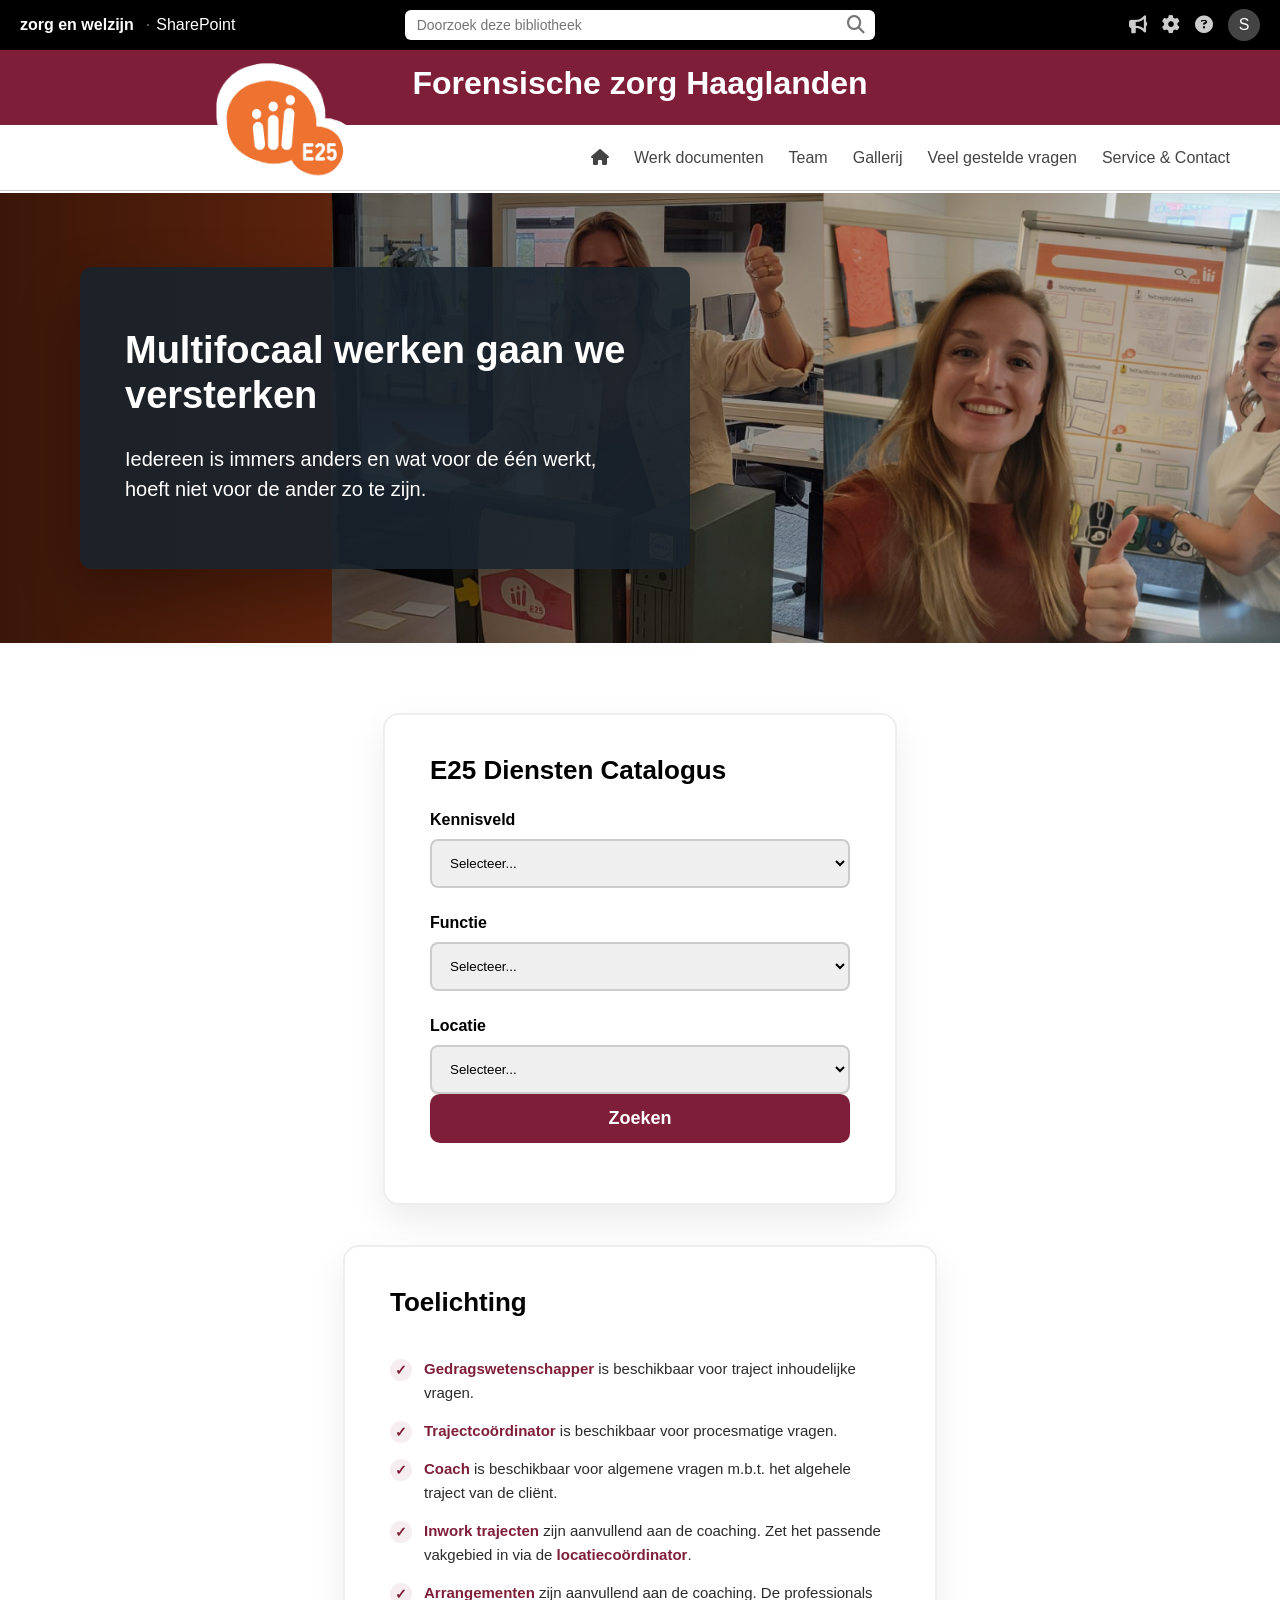
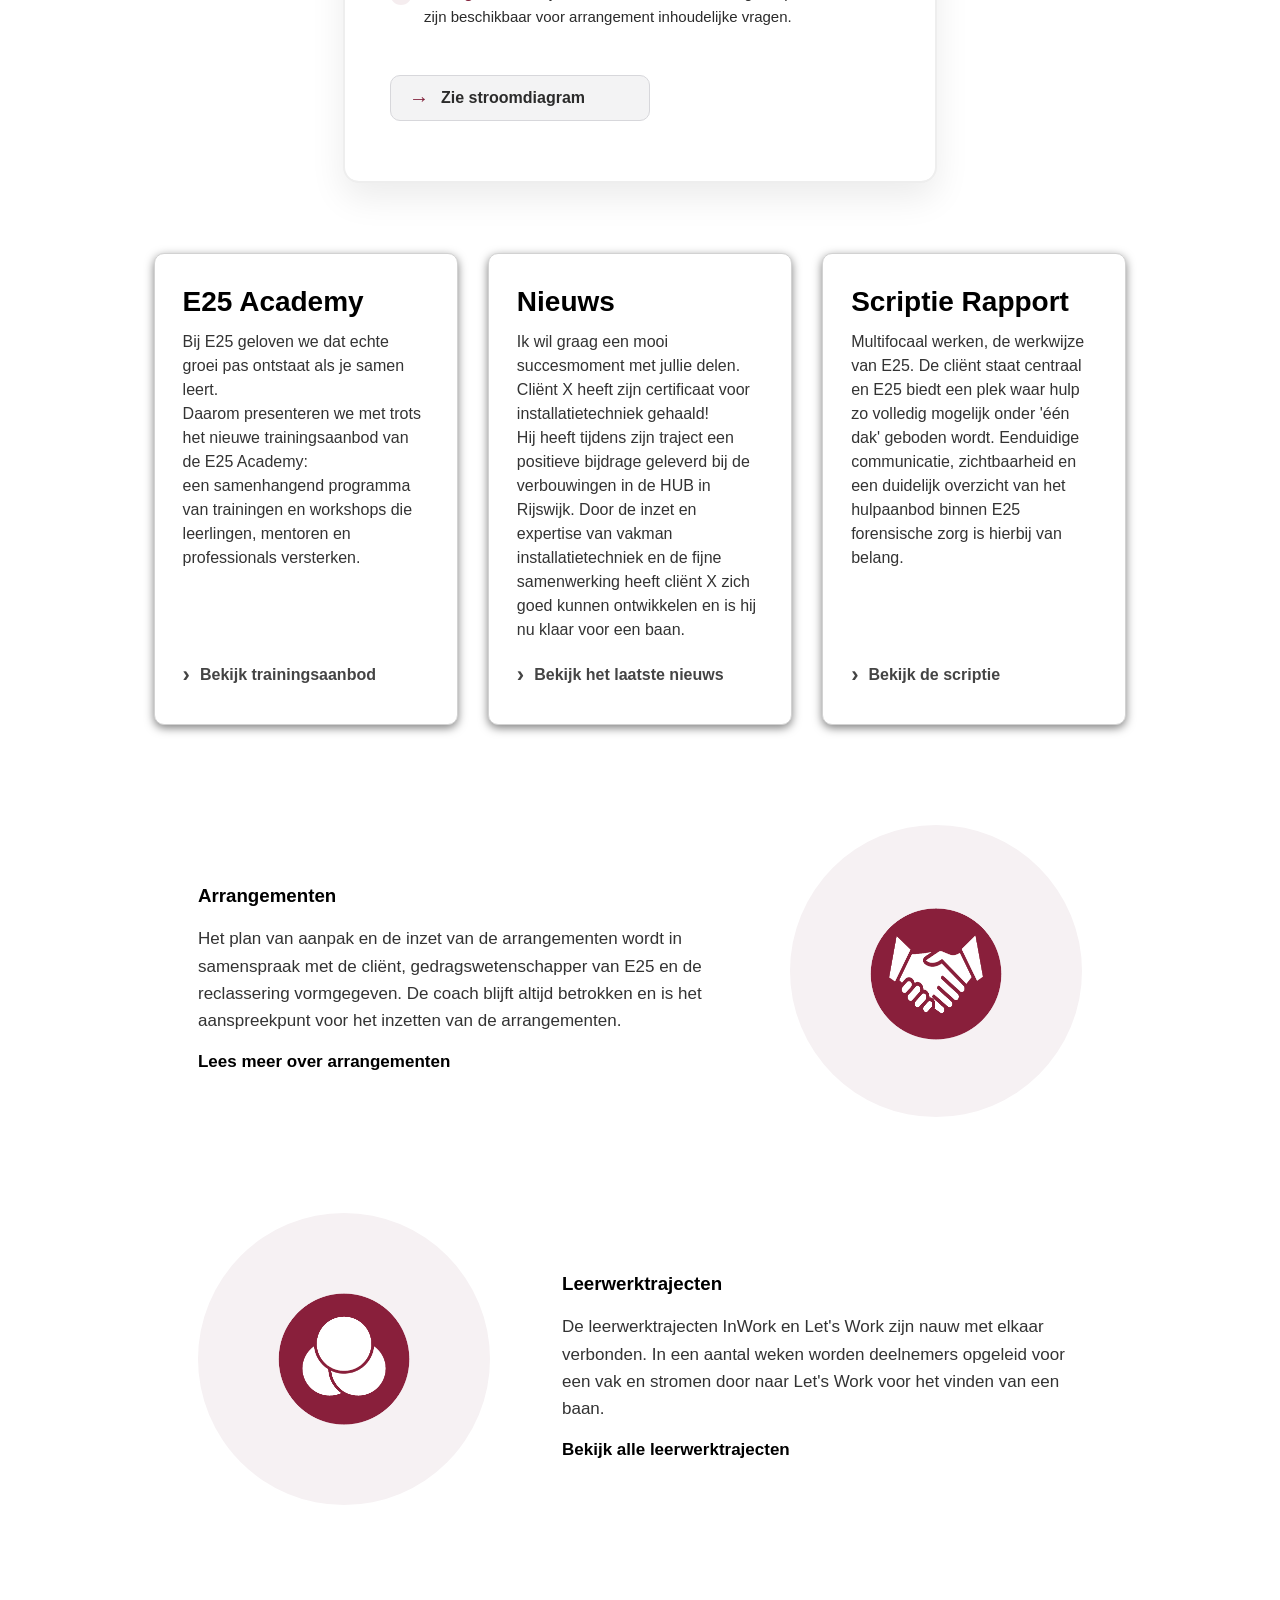
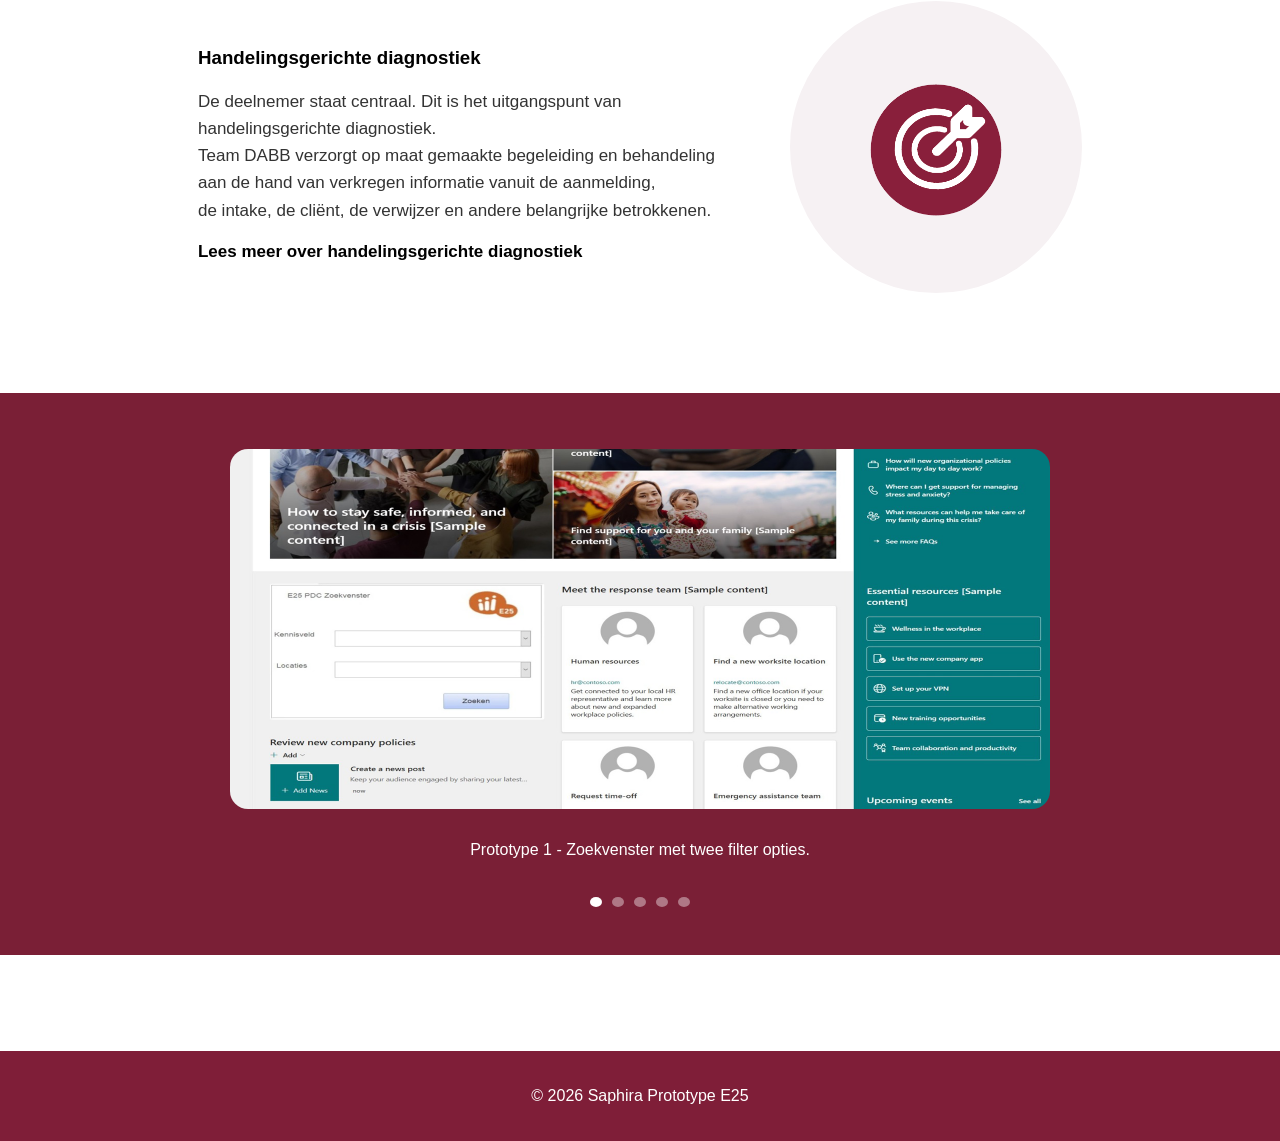
==== index.html @ debcc2cc "Add files via upload" ====
<!DOCTYPE html>
<html lang="en">
<head>
  <meta charset="UTF-8">
  <meta name="viewport" content="width=device-width, initial-scale=1.0">
  <title>E25 Prototype Test 3</title>
  <link rel="stylesheet" href="./css/style.css">
  <link rel="stylesheet" href="./css/top-bar.css">
  <link rel="stylesheet" href="./css/red-sub-bar.css">
  <link rel="stylesheet" href="./css/white-sub-bar.css">
  <link rel="stylesheet" href="./css/banner.css">
  <link rel="stylesheet" href="./css/footer.css">
  <link rel="stylesheet" href="./css/zoekvenster.css">
  <link rel="stylesheet" href="./css/snelkoppeling-blokken.css">
  <link rel="stylesheet" href="./css/info.css">
  <link rel="stylesheet" href="./css/carousel.css">
  <link rel="stylesheet" href="https://cdnjs.cloudflare.com/ajax/libs/font-awesome/6.5.0/css/all.min.css">
</head>
<style>
  html{
    background-color: white;
  }
  /* * {
    outline: 1px solid red; 
  } */
</style>

<body>

  <header class="sp-topbar">
    <!-- class="black-top-bar"> -->
    <div class="sp-left">
      <!-- <img src="./afbeeldingen/offlogo.png" class="sp-logo"> -->
      <span class="sp-title">zorg en welzijn</span>
      <span class="divider">·</span>
      <span class="sp-subtitle">SharePoint</span>
    </div>

    <div class="sp-center">
        <div class="searchbar">
            <input type="text" placeholder="Doorzoek deze bibliotheek">
            <i class="fa-solid fa-magnifying-glass"></i>
        </div>
    </div>

    <div class="sp-right">
        <i class="fa-solid fa-bullhorn"></i>
        <i class="fa-solid fa-gear"></i>
        <i class="fa-solid fa-circle-question"></i>
        <div class="user">S</div>
    </div>
  </header>

  <div class="red-sub-bar">
    <div class="bar-title">
      <h1>Forensische zorg Haaglanden</h1>
    </div>
  </div>
  <div class="white-sub-bar">
      <img class="logo-sub-bar" src="./afbeeldingen/logometwitterand.png" alt="logo-25">
      <ul class="main-menu">
        <li><i class="fa-solid fa-house"></i></li>
        <li>Werk documenten</li>
        <li>Team</li>
        <li>Gallerij</li>
        <li><a href="faq.html">Veel gestelde vragen</a></li>
        <li>Service & Contact</li>
      </ul>
  </div>

  <div class="hero-section">
    <div class="text-block">
        <h1>Multifocaal werken gaan we versterken</h1>
        <p>Iedereen is immers anders en wat voor de één werkt, hoeft niet voor de ander zo te zijn.</p>

        <!-- <a href="#" class="cta-button">Bekijk uw zorgverzekering</a> -->
    </div>
  </div>

  <!-- =============== ZOEKVENSTER BLOK =============== -->
  <section class="zoekvenster-layout">

    <!-- LINKERZIJDE: ZOEKVENSTER -->
    <div class="zoekvenster-box">
      <h2>E25 Diensten Catalogus</h2>

      <form class="search-form">
        <div class="input-group">
          <label for="kennisveld">Kennisveld</label>
          <select id="kennisveld">
            <option value="">Selecteer...</option>
            <option>Aandachtsdeficiëntie-/hyperactiviteitstoornis</option>
            <option>Afhankelijke persoonlijkheidsstoornis</option>
            <option>Autismespectrumstoornis</option>
            <option>Bipolaire-stemmingsstoornis door een middel/medicatie</option>
            <option>Bipolaire-stemmingsstoornis door een somatische aandoening</option>
            <option>Borderline-persoonlijkheidsstoornis</option>
            <option>Delirium</option>
            <option>Depressieve stoornis</option>
            <option>Globale ontwikkelingsachterstand</option>
            <option>Intoxicatie door cannabis</option>
            <option>Jeugd</option>
            <option>Obsessieve-compulsieve stoornis (dwangstoornis)</option>
            <option>Oppositionele opstandige stoornis</option>
            <option>Persisterende depressieve stoornis</option>
            <option>Posttraumatische stressstoornis</option>
            <option>Schizoaffectieve stoornis</option>
            <option>Schizofrenie</option>
            <option>Stoornissen door een middel/medicatie</option>
            <option>Uitgebreide neurocognitieve stoornis</option>
            <option>Beperkte neurocognitieve stoornis</option>
            <option>Vermijdende persoonlijkheidsstoornis</option>
          </select>
        </div>

        <div class="input-group">
          <label for="functie">Functie</label>
          <select id="functie">
            <option value="">Selecteer...</option>
            <option>Bokscoach</option>
            <option>Budgetcoach</option>
            <option>Coach</option>
            <option>Gedragswetenschapper</option>
            <option>Jobcoach</option>
            <option>Lifestylecoach</option>
            <option>Locatiecoördinator</option>
            <option>Personal training</option>
            <option>Teamleider</option>
            <option>Trajectcoördinator</option>
          </select>
        </div>

        <div class="input-group">
          <label for="locatie">Locatie</label>
          <select id="locatie">
            <option value="">Selecteer...</option>
            <option>E25 Den Haag 1 - Oder 10</option>
            <option>E25 Den Haag 2 - Mercuriusweg 26</option>
            <option>E25 HUB</option>
          </select>
        </div>

        <button class="search-btn" type="submit">Zoeken</button>
      </form>
    </div>

    <!-- RECHTERZIJDE: TOELICHTING + KNOP + (HOVER) DIAGRAM -->
    <div class="zoekvenster-info">
      <h3>Toelichting</h3>

      <ul class="toelichting-list">
        <li><strong>Gedragswetenschapper</strong> is beschikbaar voor traject inhoudelijke vragen.</li>
        <li><strong>Trajectcoördinator</strong> is beschikbaar voor procesmatige vragen.</li>
        <li><strong>Coach</strong> is beschikbaar voor algemene vragen m.b.t. het algehele traject van de cliënt.</li>
        <li><strong>Inwork trajecten</strong> zijn aanvullend aan de coaching. Zet het passende vakgebied in via de <strong>locatiecoördinator</strong>.</li>
        <li><strong>Arrangementen</strong> zijn aanvullend aan de coaching. De professionals zijn beschikbaar voor arrangement inhoudelijke vragen.</li>
      </ul>

      <button
        type="button"
        class="see-diagram-btn"
        id="open-diagram"
        aria-expanded="false"
        aria-controls="diagram-inline"
      >
        Zie stroomdiagram
      </button>

      <!-- Diagram: IN de rechter card, zodat hij kan "hoveren" over de onderkant -->
      <div id="diagram-inline" class="diagram-panel" hidden>
        <div class="diagram-panel-top">
          <span class="diagram-panel-title">Stroomdiagram</span>
        </div>

        <img
          src="./afbeeldingen/carousel/stroomdiagram_3_good.png"
          alt="Stroomdiagram"
          class="diagram-inline-img"
        />
      </div>
    </div>

  </section>

  <!-- Popup voor zoekresultaten (buiten de layout cards houden) -->
  <div id="search-results-popup" class="search-results-popup" style="display:none;">
    <div class="popup-inner">
      <span class="close-results">&times;</span>
      <h3>Zoekresultaten</h3>
      <div id="results-container"></div>
    </div>
  </div>

  <!-- Tooltip / mini-popup voor "+meer" kennisvelden (ook buiten de cards) -->
  <div id="kf-tooltip" class="kf-tooltip" style="display:none;">
    <div class="kf-tooltip-inner">
      <button type="button" class="kf-tooltip-close" aria-label="Sluiten">×</button>
      <div class="kf-tooltip-title">Overige kennisvelden</div>
      <ul class="kf-tooltip-list"></ul>
    </div>
  </div>





  <!-- =========== 3 snelkoppeling blokken =======================-->
  <section class="block-wrapper">
    <div class="block-section">
      <div class="block-card">
        <h3>E25 Academy</h3>
        <p>Bij E25 geloven we dat echte groei pas ontstaat als je samen leert.<br> Daarom presenteren we met trots het nieuwe trainingsaanbod van de E25 Academy:<br> een samenhangend programma van trainingen en workshops die leerlingen, mentoren en professionals versterken.</p>
        <a href="./trainingsaanbod.html" class="card-link">
          Bekijk trainingsaanbod
        </a>
      </div>

      <div class="block-card">
        <h3>Nieuws</h3>
        <p>Ik wil graag een mooi succesmoment met jullie delen. Cliënt X heeft zijn certificaat voor installatietechniek gehaald!<br>
        Hij heeft tijdens zijn traject een positieve bijdrage geleverd bij de verbouwingen in de HUB in Rijswijk. Door de inzet en expertise van
        vakman installatietechniek en de fijne samenwerking heeft cliënt X zich goed kunnen ontwikkelen en is hij nu klaar voor een baan. 
      </p>
        <a href="#" class="card-link">
          Bekijk het laatste nieuws
        </a>
      </div>

      <div class="block-card">
        <h3>Scriptie Rapport</h3>
        <p>
          Multifocaal werken, de werkwijze van E25. De cliënt staat centraal en E25 biedt een plek waar hulp zo volledig mogelijk onder 'één dak' geboden wordt. Eenduidige communicatie, zichtbaarheid en een duidelijk overzicht van het hulpaanbod binnen E25 forensische zorg is hierbij van belang. 
        </p>
        <a href="#" class="card-link">
          Bekijk de scriptie
        </a>
      </div>
    </div>
  </section>


  <section class="info-section">

    <div class="info-block">
      <div class="info-text">
        <h3>Arrangementen</h3>
        <p>
          Het plan van aanpak en de inzet van de arrangementen wordt in samenspraak met de cliënt, 
          gedragswetenschapper van E25 en de reclassering vormgegeven. De coach blijft altijd betrokken en is het aanspreekpunt voor het inzetten van de arrangementen.
        </p>
        <a href="https://coach.e25.nl/wat-wij-doen/forensische-zorg/arrangementen/" target="_blank" class="info-link">   Lees meer over arrangementen</a>
      </div>
      <div class="info-image">
        <img src="./afbeeldingen/icons/arrangementen2.png" alt="">
      </div>
    </div>
  
    <div class="info-block reverse">
      <div class="info-text">
        <h3>Leerwerktrajecten</h3>
        <p>
            De leerwerktrajecten InWork en Let's Work zijn nauw met elkaar verbonden. 
            In een aantal weken worden deelnemers opgeleid voor een vak en stromen door naar Let's Work voor het vinden van een baan. 
        </p>
        <a href="https://www.badgecraft.eu/nl/login?back=%2Fnl%2Fmy%3Fswitch%3D1" target="_blank" class="info-link">Bekijk alle leerwerktrajecten </a>
      </div>
      <div class="info-image">
        <img src="./afbeeldingen/icons/diverse vakgebieden2.png" alt="">
      </div>
    </div>

      
    <div class="info-block">
      <div class="info-text">
        <h3>Handelingsgerichte diagnostiek</h3>
        <p>
          De deelnemer staat centraal. Dit is het uitgangspunt van handelingsgerichte diagnostiek.<br> 
          Team DABB verzorgt op maat gemaakte begeleiding en behandeling aan de hand van verkregen 
          informatie vanuit de aanmelding, <br> de intake, de cliënt, de verwijzer en andere belangrijke betrokkenen. 
        </p>
        <a href="https://coach.e25.nl/wat-wij-doen/diagnostiek-en-behandeling/" target="_blank" class="info-link">Lees meer over handelingsgerichte diagnostiek</a>
      </div>
      <div class="info-image">
        <img src="./afbeeldingen/icons/target2.png" alt="">
      </div>
    </div>
  </section>

  <section class="moments-section">

    <div class="moments-inner">
  
      <div class="moments-carousel">
  
        <div class="moments-track">
  
          <div class="moments-slide">
            <img src="./afbeeldingen/carousel/pr1_good.png" alt="">
            <p>Prototype 1 - Zoekvenster met twee filter opties.</p>
          </div>
  
          <div class="moments-slide">
            <img src="./afbeeldingen/carousel/pr2_good.png" alt="">
            <p>Prototype 2 - Zoekvenster met drie filter opties.</p>
          </div>
  
          <div class="moments-slide">
            <img src="./afbeeldingen/carousel/pr3_good.png" alt="">
            <p>Prototype 3 - Sharepoint pagina met verdieping op de disciplines.</p>
          </div>
  
          <div class="moments-slide">
            <img src="./afbeeldingen/carousel/pr4_good.png" alt="">
            <p>Prototype 4 - Proces ontwikkeling Sharepoint pagina.</p>
          </div>

          <div class="moments-slide">
            <img src="./afbeeldingen/carousel/pr5_good_2.png" alt="">
            <p>Prototype 5 - Proces ontwikkeling stroomdiagram en zoekvenster.</p>
          </div>

        </div>
      </div>
      <div class="moments-dots"></div>
    </div>
  </section>
    
  <!-- <section class="info-section">
    <div class="info-block">
      <div class="info-text">
        <h3>Altijd inzicht in uw zorgkosten</h3>
        <p>
          Bekijk eenvoudig uw zorgkosten en declaraties, waar en wanneer u maar wilt.
          Alles overzichtelijk op één plek.
        </p>
        <a href="https://www.e25.nl/" target="_blank" class="info-link">Meer info</a>
      </div>
      <div class="info-image">
        <img src="./afbeeldingen/icons/laag drempelig2.png" alt="">
      </div>
    </div>
  
    <div class="info-block reverse">
      <div class="info-text">
        <h3>Hulp bij het kiezen van zorg</h3>
        <p>
          Vind snel en eenvoudig een zorgverlener die bij u past,
          afgestemd op uw situatie en verzekering.
        </p>
        <a href="https://www.e25.nl/" target="_blank" class="info-link">Meer info</a>
      </div>
      <div class="info-image">
        <img src="./afbeeldingen/icons/maatwerk2.png" alt="">
      </div>
    </div> -->
  
    <!-- <div class="info-block">
      <div class="info-text">
        <h3>Handelingsgerichte diagnostiek</h3>
        <p>
          De deelnemer staat centraal. Dit is het uitgangspunt van handelingsgerichte diagnostiek.<br> 
          Team DABB verzorgt op maat gemaakte begeleiding en behandeling aan de hand van verkregen 
          informatie vanuit de aanmelding, <br> de intake, de cliënt, de verwijzer en andere belangrijke betrokkenen. 
        </p>
        <a href="https://coach.e25.nl/wat-wij-doen/diagnostiek-en-behandeling/" target="_blank" class="info-link">Meer info</a>
      </div>
      <div class="info-image">
        <img src="./afbeeldingen/icons/target2.png" alt="">
      </div>
    </div>
  
  </section> -->
  <footer class="footer">
    <p>© 2026 Saphira Prototype E25</p>
  </footer>
  <script src="./momenten.js"></script>
  <script src="./search.js" defer></script>
</body>
</html>
---- css/style.css ----
/* body{
    margin: 0;
    font-family: 'Segoe UI', Arial, sans-serif;
} */


/* BLACK Sharepoint bar */
/* .sp-topbar {
    background-color: black;
    color: white;
    display: flex;
    justify-content: space-between;
    align-items: center;
    height: 50px;
    padding-left: 20px;
    padding-right: 20px;
}

.sp-topbar i {
    margin-left: 15px;
    font-size: 18px;
    cursor: pointer;
    opacity: 0.8;
}

.sp-topbar i:hover {
    opacity: 1;
}

.sp-logo {
    height: 26px;
    margin-right: 10px;
}

.sp-left, .sp-right {
    display: flex;
    align-items: center;
}

.sp-title {
    font-weight: 600;
    margin-right: 6px;
}

.divider {
    margin: 0 6px;
    opacity: 0.5;
}

.user {
    background: #444;
    color: white;
    width: 32px;
    height: 32px;
    border-radius: 50%;
    display: flex;
    justify-content: center;
    align-items: center;
    margin-left: 15px;
}

.sp-center {
    flex: 1;
    display: flex;
    justify-content: center;
}

.searchbar {
    background: white;
    border-radius: 6px;
    padding: 6px 10px;
    width: 450px;
    display: flex;
    align-items: center;
    margin-right: 70px;
}

.searchbar input {
    border: none;
    outline: none;
    width: 100%;
    font-size: 14px;
}

.searchbar i {
    color: #555;
} */

/* RED sub bar*/
/* .red-sub-bar{
    background-color: #7f1e38;
    height: 75px;
    width: 100%;
    flex: 1;
    display: flex;
    justify-content: center;
    align-items: center;
}

.bar-title h1{
    color: white;
    margin-bottom: 30px;
} */

/* White NAV Bar*/
/* .white-sub-bar{
    background-color: white;
    height: 65px;
    width: 100%;
    border-bottom: 1px solid #CBCBCB;
    display: flex;
    justify-content: space-between;
    align-items: center;

}

.logo-sub-bar{
    width: 150px;
    height: 150px;
    margin-top: -60px;
    margin-left: 210px; 
}

.main-menu {
    display: flex;
    gap: 25px;
    list-style: none;
    padding: 0;
    margin-right: 50px; 
    font-size: 16px;
    align-items: center;
}

.main-menu li {
    cursor: pointer;
    color: #444;
}

.main-menu li:hover {
    color: #d0350a;
} */

/* ===== HERO MET FOTO ACHTERGROND ===== */
/* .hero-section {
    display: flex;
    justify-content: flex-start; 
    align-items: center; */
    /* height: 450px;                           Mooie CZ–achtige hoogte */
    /* padding-left: 80px; */
    /* margin-top: 2px;                      Zet het tekstblok iets naar rechts */
    
    /* background-image: url("./afbeeldingen/test.png"); */
    /* background-size: cover;                  Foto bedekt alles */
    /* background-position: center;             Mooie focus in het midden */
    /* background-repeat: no-repeat; */
    
    /* position: relative; */

    /* @media(min-width: 2004px){ */
        /* background-image: url("./afbeeldingen/testgroot.png"); */
    /* } */
/* } */

/* Donker overlay, zoals CZ */
/* .hero-section::before {
    content: "";
    position: absolute;
    top: 0;
    left: 0;
    width: 100%;
    height: 100%;
    background: linear-gradient(
        90deg,
        rgba(0, 0, 0, 0.7) 0%,
        rgba(0, 0, 0, 0.3) 60%,
        rgba(0, 0, 0, 0.0) 100%
    );
    z-index: 0;
} */


/* ===== TEKSTBLOK ===== */
/* .text-block {
    position: relative; */
    /* z-index: 1;                               staat boven de overlay */
    /* background: rgba(25, 35, 45, 0.9);        donker semi-transparant vlak */
    /* padding: 35px 45px;
    border-radius: 12px;
    max-width: 520px;
    color: white;
    box-shadow: 0 25px 60px rgba(0,0,0,0.32);
} */

/* TITEL */
/* .text-block h1 {
    font-size: 38px;
    font-weight: 700;
    line-height: 1.2;
    margin-bottom: 25px;
} */

/* TEKST */
/* .text-block p {
    font-size: 20px;
    line-height: 1.5;
    margin-bottom: 30px;
} */

/* BUTTON */
/* .cta-button {
    display: inline-block;
    background-color: #7f1e38;
    color: white;
    padding: 14px 26px;
    border-radius: 8px;
    font-weight: bold;
    text-decoration: none;
    transition: 0.2s;
} */

/* .cta-button:hover {
    background-color: #c44a1b;
} */


/* ===== ACTIEKAARTEN-CONTAINER ===== */
/* WRAPPER VOOR ICON-BLOK */
/* .icon-wrapper {
    margin: 40px auto 60px;
    width: 85%;
    max-width: 1200px;
    text-align: left;
} */

/* Titel boven iconen */
/* .icon-title {
    font-size: 22px;
    font-weight: 700;
    margin-bottom: 16px;
    color: #222;
    display: flex;
    justify-content: center;

} */

/* .icon-section {
    display: flex;
    justify-content: center;
    gap: 24px;
    padding: 30px 0 20px;
    background: #fff;
} */

/* KAARTJES – professioneel en subtiel */
/* .icon-card {
    background: white;
    width: 130px;
    height: 130px;
    border-radius: 12px;
    box-shadow: 0 4px 12px rgba(0,0,0,0.06); /* subtieler */
    /* display: flex;
    flex-direction: column;
    align-items: center;
    justify-content: center;
    text-align: center;
    padding: 12px;
    transition: all 0.22s ease;
    cursor: pointer; */
/* } */

/* Icoon kleiner en strakker */
/* .icon-card img {
    width: 70px;
    height: 70px;
    object-fit: contain;
    margin-bottom: 10px;
    transition: transform 0.22s ease;
} */

/* Tekst compact */
/* .icon-card p {
    font-size: 15px;
    font-weight: 600;
    color: #333;
} */

/* Professionele hover – licht & strak */
/* .icon-card:hover {
    transform: translateY(-4px);
    box-shadow: 0 8px 22px rgba(0,0,0,0.10);
} */

/* .icon-card:hover img {
    transform: scale(1.06);
} */

/* ---------------------------------------
   ZOEKVENSTER
---------------------------------------- */
/* ----------- LAYOUT WRAPPER ----------- */
/* .zoekvenster-layout {
    display: flex;
    align-items: flex-start;
    justify-content: center;
    gap: 40px;
    margin: 70px auto;
    width: 85%;
    max-width: 1300px;
} */

/* ----------- ZOEKVENSTER (LINKS) ----------- */
/* .zoekvenster-box {
    background: #fff;
    border-radius: 16px;
    padding: 40px 45px;
    width: 420px;
    box-shadow: 0 15px 35px rgba(0,0,0,0.08);
    border: 2px solid #eee;
}

.zoekvenster-box h2 {
    margin-top: 0;
    font-size: 26px;
    font-weight: 700;
    margin-bottom: 25px;
} */

/* INPUT GROEPEN */
/* .input-group {
    margin-bottom: 20px;
}

.input-group label {
    font-weight: 600;
    margin-bottom: 6px;
    display: block;
}

.input-group select {
    width: 100%;
    padding: 12px;
    border-radius: 8px;
    border: 2px solid #ccc;
    transition: border .2s;
} */

/* .input-group select:focus { */
    /* border-color: #b41e3a; CZ kleur */
/* } */

/* BUTTON */
/* .search-btn {
    width: 100%;
    background: #d60024;
    color: white;
    padding: 14px 20px;
    font-size: 18px;
    border: none;
    border-radius: 8px;
    cursor: pointer;
    font-weight: bold;
    transition: .2s;
}

.search-btn:hover {
    background: #a8001d;
} */

/* ----------- RECHTERZIJDE: INFO TEKST ----------- */
/* .zoekvenster-info {
    max-width: 500px;
    padding-top: 10px;
}

.zoekvenster-info h3 {
    margin-top: 0;
    margin-left: 5px;
    font-size: 28px;
    font-weight: 700;
}

.zoekvenster-info p {
    font-size: 17px;
    line-height: 1.6;
    margin-bottom: 16px;
    color: #444;
} */

/* MOBILE */
/* @media (max-width: 900px) {
    .zoekvenster-layout {
        flex-direction: column;
        align-items: center;
    }

    .zoekvenster-box {
        width: 100%;
    }

    .zoekvenster-info {
        text-align: center;
    }
} */
---- css/top-bar.css ----
body{
    margin: 0;
    font-family: 'Segoe UI', Arial, sans-serif;
}


/* BLACK Sharepoint bar */
.sp-topbar {
    background-color: black;
    color: white;
    display: flex;
    justify-content: space-between;
    align-items: center;
    height: 50px;
    padding-left: 20px;
    padding-right: 20px;
}

.sp-topbar i {
    margin-left: 15px;
    font-size: 18px;
    cursor: pointer;
    opacity: 0.8;
}

.sp-topbar i:hover {
    opacity: 1;
}

.sp-logo {
    height: 26px;
    margin-right: 10px;
}

.sp-left, .sp-right {
    display: flex;
    align-items: center;
}

.sp-title {
    font-weight: 600;
    margin-right: 6px;
}

.divider {
    margin: 0 6px;
    opacity: 0.5;
}

.user {
    background: #444;
    color: white;
    width: 32px;
    height: 32px;
    border-radius: 50%;
    display: flex;
    justify-content: center;
    align-items: center;
    margin-left: 15px;
}

.sp-center {
    flex: 1;
    display: flex;
    justify-content: center;
}

.searchbar {
    background: white;
    border-radius: 6px;
    padding: 6px 10px;
    width: 450px;
    display: flex;
    align-items: center;
    margin-right: 70px;
}

.searchbar input {
    border: none;
    outline: none;
    width: 100%;
    font-size: 14px;
}

.searchbar i {
    color: #555;
}
---- css/red-sub-bar.css ----
body{
    margin: 0;
    font-family: 'Segoe UI', Arial, sans-serif;
}

/* RED sub bar*/
.red-sub-bar{
    background-color: #7f1e38;
    height: 75px;
    width: 100%;
    flex: 1;
    display: flex;
    justify-content: center;
    align-items: center;
}

.bar-title h1{
    color: white;
    margin-bottom: 30px;
}
---- css/white-sub-bar.css ----
body{
    margin: 0;
    font-family: 'Segoe UI', Arial, sans-serif;
}

/* White NAV Bar*/
.white-sub-bar{
    background-color: white;
    height: 65px;
    width: 100%;
    border-bottom: 1px solid #CBCBCB;
    display: flex;
    justify-content: space-between;
    align-items: center;

}

.logo-sub-bar{
    width: 150px;
    height: 150px;
    margin-top: -60px;
    margin-left: 210px; 
}

.main-menu {
    display: flex;
    gap: 25px;
    list-style: none;
    padding: 0;
    margin-right: 50px; 
    font-size: 16px;
    align-items: center;
}

.main-menu li {
    cursor: pointer;
    color: #444;
}

.main-menu li:hover {
    color: #d0350a;
}

.main-menu a{
    color: inherit;
    text-decoration: none;
    display: inline-block;
  }
---- css/banner.css ----
body{
    margin: 0;
    font-family: 'Segoe UI', Arial, sans-serif;
}

/* ===== HERO MET FOTO ACHTERGROND ===== */
.hero-section {
    display: flex;
    justify-content: flex-start; 
    align-items: center;
    height: 450px;                           /* Mooie CZ–achtige hoogte */
    padding-left: 80px;
    margin-top: 2px;                      /* Zet het tekstblok iets naar rechts */
    
    background-image: url("../afbeeldingen/test.png");
    background-size: cover;                  /* Foto bedekt alles */
    background-position: center;             /* Mooie focus in het midden */
    background-repeat: no-repeat;
    
    position: relative;

    @media(min-width: 2004px){
        background-image: url("../afbeeldingen/testgroot.png");
    }
}

/* Donker overlay, zoals CZ */
.hero-section::before {
    content: "";
    position: absolute;
    top: 0;
    left: 0;
    width: 100%;
    height: 100%;
    background: linear-gradient(
        90deg,
        rgba(0, 0, 0, 0.7) 0%,
        rgba(0, 0, 0, 0.3) 60%,
        rgba(0, 0, 0, 0.0) 100%
    );
    z-index: 0;
}


/* ===== TEKSTBLOK ===== */
.text-block {
    position: relative;
    z-index: 1;                               /* staat boven de overlay */
    background: rgba(25, 35, 45, 0.9);        /* donker semi-transparant vlak */
    padding: 35px 45px;
    border-radius: 12px;
    max-width: 520px;
    color: white;
    box-shadow: 0 25px 60px rgba(0,0,0,0.32);
}

/* TITEL */
.text-block h1 {
    font-size: 38px;
    font-weight: 700;
    line-height: 1.2;
    margin-bottom: 25px;
}

/* TEKST */
.text-block p {
    font-size: 20px;
    line-height: 1.5;
    margin-bottom: 30px;
}

/* BUTTON
.cta-button {
    display: inline-block;
    background-color: #7f1e38;
    color: white;
    padding: 14px 26px;
    border-radius: 8px;
    font-weight: bold;
    text-decoration: none;
    transition: 0.2s;
}

.cta-button:hover {
    background-color: #c44a1b;
} */
---- css/footer.css ----
body{
    margin: 0;
    font-family: 'Segoe UI', Arial, sans-serif;
}

.footer {
    background-color: #7f1e38; /*222*/
    color: white;
    text-align: center;
    padding: 20px;
}
---- css/zoekvenster.css ----
/* =========================
   Base
========================= */
:root{
    --brand: #7f1e38;
    --brand-dark: #2b0a13;
    --text: #2b2b2b;
    --muted: #666;
    --border: #eee;
    --shadow: 0 15px 35px rgba(0,0,0,0.08);
    --radius: 16px;
  }
  
  body{
    margin: 0;
    font-family: "Segoe UI", Arial, sans-serif;
  }
  
  /* =========================
     Zoekvenster layout (2 cards)
  ========================= */
  .zoekvenster-layout{
    display: flex;
    justify-content: center;
    align-items: stretch;      /* cards even hoog */
    gap: 40px;
    margin: 70px auto;
    width: 85%;
    max-width: 1300px;
  }
  
  /* Cards */
  .zoekvenster-box,
  .zoekvenster-info{
    background: #fff;
    border: 2px solid var(--border);
    border-radius: var(--radius);
    box-shadow: var(--shadow);
    padding: 40px 45px;        /* gelijk voor beide */
    display: flex;
    flex-direction: column;    /* zodat knoppen onderaan kunnen */
  }
  
  /* =========================
     Linker card: zoeken
  ========================= */
  .zoekvenster-box{
    width: 420px;
  }
  
  .zoekvenster-box h2{
    margin: 0 0 25px;
    font-size: 26px;
    font-weight: 800;
    color: #000;
  }
  
  .search-form{
    flex: 1;
    display: flex;
    flex-direction: column;
  }
  
  .search-form .input-group{
    margin-bottom: 26px;       /* meer lucht */
  }
  
  .search-form .input-group:last-of-type{
    margin-bottom: 0;
  }
  
  .input-group label{
    display: block;
    margin-bottom: 10px;
    font-weight: 700;
    color: #000;
  }
  
  .input-group select{
    width: 100%;
    padding: 14px;
    border-radius: 8px;
    border: 2px solid #ccc;
    transition: border 0.2s ease;
  }
  
  .input-group select:focus{
    border-color: var(--brand);
    outline: none;
  }
  
  /* Zoek knop altijd onderaan links */
  .search-btn{
    margin-top: auto;
    width: 100%;
    background: var(--brand);
    color: #fff;
    padding: 14px 20px;
    font-size: 18px;
    border: none;
    border-radius: 10px;
    cursor: pointer;
    font-weight: 800;
    transition: 0.2s ease;
  }
  
  .search-btn:hover{
    background: var(--brand-dark);
  }
  
  /* =========================
     Rechter card: toelichting
  ========================= */
  .zoekvenster-info{
    max-width: 500px;
  }
  
  .zoekvenster-info h3{
    margin: 0 0 25px;
    text-align: left;
    font-size: 26px;
    font-weight: 800;
    color: #000;
  }
  
  .toelichting-list{
    list-style: none;
    padding: 0;
    margin: 0;
    flex: 1;                  /* vult ruimte -> knop naar onder */
  }
  
  .toelichting-list li{
    position: relative;
    padding-left: 34px;
    margin: 14px 0;
    color: var(--text);
    font-size: 15px;
    line-height: 1.6;
  }
  
  .toelichting-list li::before{
    content: "✓";
    position: absolute;
    left: 0;
    top: 2px;
    width: 22px;
    height: 22px;
    border-radius: 999px;
    display: grid;
    place-items: center;
    font-weight: 900;
    font-size: 14px;
    color: var(--brand);
    background: rgba(127, 30, 56, 0.08);
  }
  
  .toelichting-list strong{
    color: var(--brand);
    font-weight: 900;
  }
  
  /* Zie diagram knop: onderaan rechts-card, zelfde baseline als zoekknop */
  .see-diagram-btn{
    margin-top: auto;
    align-self: flex-start;
    min-width: 260px;
  
    background: #f3f3f4;
    border: 1px solid #d7d7db;
    color: var(--text);
  
    padding: 12px 18px;
    border-radius: 10px;
  
    cursor: pointer;
    font-weight: 800;
    font-size: 16px;
  
    display: inline-flex;
    align-items: center;
    gap: 12px;
  
    transition: 0.18s ease;
  }
  
  .see-diagram-btn::before{
    content: "→";
    font-size: 20px;
    font-weight: 900;
    color: var(--brand);
    line-height: 1;
  }
  
  .see-diagram-btn:hover{
    background: #fff;
    border-color: rgba(127, 30, 56, 0.35);
    box-shadow: 0 10px 24px rgba(0,0,0,0.10);
    transform: translateY(-1px);
  }
  
  /* =========================
     Diagram (onder beide cards)
     Let op: #diagram-inline staat NU buiten .zoekvenster-info
  ========================= */
  #diagram-inline{
    width: 85%;
    max-width: 1300px;
    margin: 18px auto 0;
  
    border: 2px solid var(--border);
    border-radius: var(--radius);
    background: #fff;
    box-shadow: var(--shadow);
  
    overflow: hidden;         /* geen overlap */
  }
  
  .diagram-panel-top{
    padding: 14px 18px;
    border-bottom: 1px solid var(--border);
  }
  
  .diagram-panel-title{
    font-weight: 900;
    color: #000;
    font-size: 16px;
  }
  
  .diagram-inline-img{
    display: block;
    width: 100%;
    height: auto;
    padding: 18px;
    box-sizing: border-box;
  }
  
  /* =========================
     Popups (zoekresultaten)
  ========================= */
  .search-results-popup{
    display: none;
    position: fixed;
    inset: 0;
    background: rgba(0,0,0,0.6);
    justify-content: center;
    align-items: center;
    z-index: 9999;
  }
  
  .search-results-popup .popup-inner{
    background: #fff;
    border-radius: var(--radius);
    padding: 28px 32px 40px;
    width: min(1100px, 95vw);
    max-height: 85vh;
    box-shadow: 0 15px 35px rgba(0,0,0,0.25);
    position: relative;
    overflow: auto;
  }
  
  .search-results-popup .popup-inner h3{
    margin: 0 0 18px;
    text-align: center;
    font-size: 20px;
    font-weight: 900;
    color: var(--brand);
  }
  
  .search-results-popup .close-results{
    position: absolute;
    top: 12px;
    right: 16px;
    font-size: 28px;
    line-height: 1;
    cursor: pointer;
    color: var(--muted);
    user-select: none;
  }
  
  .search-results-popup .close-results:hover{
    color: var(--brand);
  }
  
  /* Table */
  .result-table{
    width: 100%;
    border-collapse: collapse;
    margin-bottom: 6px;
  }
  
  .result-table th{
    background: linear-gradient(180deg, var(--brand), #4b0f20);
    color: #fff;
    padding: 10px;
    text-align: left;
    font-weight: 900;
    font-size: 14px;
    white-space: nowrap;
  }
  
  .result-table td{
    padding: 10px;
    border-bottom: 1px solid var(--border);
    font-size: 14px;
    vertical-align: middle;
    white-space: nowrap;
  }
  
  .result-table tr:hover{
    background: #fafafa;
  }
  
  .result-table a{
    color: #3b9797;
    text-decoration: none;
    font-weight: 800;
  }
  
  .result-table a:hover{
    text-decoration: underline;
  }
  
  /* Tooltip */
  .kf-main{
    margin-right: 10px;
    font-weight: 700;
  }
  
  .kf-more-btn{
    background: transparent;
    border: 1px solid var(--brand);
    color: var(--brand);
    border-radius: 999px;
    padding: 4px 10px;
    font-weight: 900;
    cursor: pointer;
    font-size: 12px;
    line-height: 1.2;
    transition: 0.15s ease;
  }
  
  .kf-more-btn:hover{
    background: var(--brand);
    color: #fff;
  }
  
  .kf-tooltip{
    position: absolute;
    z-index: 10000;
    width: 320px;
  }
  
  .kf-tooltip-inner{
    background: #fff;
    border-radius: 12px;
    box-shadow: 0 12px 30px rgba(0,0,0,0.25);
    border: 1px solid var(--border);
    padding: 14px 14px 12px;
    position: relative;
  }
  
  .kf-tooltip-title{
    font-weight: 900;
    color: var(--brand);
    margin-bottom: 8px;
    padding-right: 20px;
  }
  
  .kf-tooltip-list{
    margin: 0;
    padding-left: 18px;
    max-height: 180px;
    overflow: auto;
  }
  
  .kf-tooltip-list li{
    margin: 6px 0;
    color: var(--text);
    line-height: 1.3;
  }
  
  .kf-tooltip-close{
    position: absolute;
    top: 8px;
    right: 10px;
    border: 0;
    background: transparent;
    font-size: 20px;
    cursor: pointer;
    color: var(--muted);
    user-select: none;
  }
  
  .kf-tooltip-close:hover{
    color: var(--brand);
  }
  
  /* =========================
     Responsive
  ========================= */
  @media (max-width: 900px){
    .zoekvenster-layout{
      flex-direction: column;
      align-items: center;
    }
  
    .zoekvenster-box,
    .zoekvenster-info{
      width: 100%;
      max-width: 700px;
    }
  
    .zoekvenster-info h3{
      text-align: center;
    }
  
    .see-diagram-btn{
      width: 100%;
      min-width: 0;
      align-self: stretch;
      justify-content: center;
    }
  
    #diagram-inline{
      width: 85%;
      max-width: 700px;
    }
  }
  
  @media (max-width: 850px){
    .search-results-popup .popup-inner{
      padding: 20px;
    }
  
    .result-table th,
    .result-table td{
      font-size: 13px;
      padding: 8px;
    }
  
    .kf-tooltip{
      width: min(320px, 90vw);
    }
  }
  

  /* === Diagram onder de 2 kaarten (niet als 3e kolom) === */
.zoekvenster-layout{
    flex-wrap: wrap;                 /* mag naar volgende regel */
    align-items: stretch;
  }
  
  /* Hou de 2 kaarten op rij 1 */
  .zoekvenster-box,
  .zoekvenster-info{
    flex: 0 0 auto;
  }
  
  /* Diagram wordt rij 2 en pakt volledige breedte */
  #diagram-inline{
    flex: 0 0 100%;
    width: 100%;
    max-width: 1300px;               /* zelfde max als layout */
    margin: 18px auto 0;
  }
  

  /* diagram floating over de onderkant van de toelichting-card */
.zoekvenster-info{
    position: relative;
    overflow: visible; /* anders wordt de “hover” afgeknipt */
  }
  
  /* hidden = echt weg */
  #diagram-inline[hidden]{
    display: none;
  }
  
  /* Hover panel */
  #diagram-inline{
    position: absolute;
    left: 0;
    right: 0;
  
    /* hoeveel hij OVER de kaart heen begint (tunen!) */
    top: calc(100% - 140px);   /* ↑ begin 140px boven de onderkant van de kaart */
  
    z-index: 50;
    background: #fff;
    border: 2px solid var(--border);
    border-radius: var(--radius);
    box-shadow: var(--shadow);
  
    overflow: hidden;
  }
  
  /* titelbalk */
  #diagram-inline .diagram-panel-top{
    padding: 14px 18px;
    border-bottom: 1px solid var(--border);
  }
  
  #diagram-inline .diagram-panel-title{
    font-weight: 900;
    color: #000;
    font-size: 16px;
  }
  
  /* afbeelding netjes */
  #diagram-inline .diagram-inline-img{
    display: block;
    width: 100%;
    height: auto;
    padding: 18px;
    box-sizing: border-box;
  }
  
  /* mobiel: liever gewoon onder elkaar (geen hover buiten beeld) */
  @media (max-width: 900px){
    #diagram-inline{
      position: static;
      margin-top: 16px;
    }
  }
  

/* ===== Hover stroomdiagram positionering fix ===== */
.zoekvenster-info{
    position: relative;
    overflow: visible; /* belangrijk: diagram mag buiten de kaart vallen */
  }
  
  #diagram-inline{
    position: absolute;
    /* top: calc(100% - 60px); <-- HIERMEE schuif je hem omhoog */
    top: calc(100% - 600px); /* <-- HIERMEE schuif je hem omhoog */
    right: 0;
    width: 520px;
    z-index: 50;
  
    border: 2px solid var(--border);
    border-radius: var(--radius);
    background: #fff;
    box-shadow: 0 20px 50px rgba(0,0,0,0.18);
  }
  
  /* ===== Extra witruimte boven knoppen ===== */
  .search-btn{
    margin-top: auto;
    margin-bottom: 20px;
  }
  
  .see-diagram-btn{
    margin-top: 32px;
    margin-bottom: 20px;
  }
---- css/snelkoppeling-blokken.css ----
body{
    margin: 0;
    font-family: 'Segoe UI', Arial, sans-serif;
}

/* WRAPPER VOOR BLOK WRAPPER */
body {
    margin: 0;
    font-family: 'Segoe UI', Arial, sans-serif;
}

/* WRAPPER */
.block-wrapper {
    margin: 40px auto 60px;
    width: 76%;
}

.block-section {
    display: flex;
    gap: 30px;
    justify-content: center;
    align-items: stretch; /* 👈 BELANGRIJK: gelijke hoogte */
}

/* CARD */
.block-card {
    background: #fff;
    width: 390px;
    min-height: 220px; /* 👈 basis gelijkheid, maar flexibel */
    border-radius: 10px;

    padding: 32px 28px;

    box-shadow: 0px 3px 10px rgba(0, 0, 0, 0.5);
    border: 1px solid #d2d2d2;

    display: flex;
    flex-direction: column;
    justify-content: space-between;

    transition: box-shadow 0.2s ease;
}

/* HOVER ALLEEN VIA LINK */
.block-card:has(.card-link:hover) {
    box-shadow: 0px 4px 10px rgba(0, 0, 0, 0.8);
}

/* TITEL */
.block-card h3 {
    font-size: 28px;
    font-weight: 700;
    color: #000;
    margin: 0 0 12px 0;
}

/* TEKST */
.block-card p {
    font-size: 16px;
    line-height: 1.5;
    color: #333;
    margin: 0;
    flex-grow: 1; /* 👈 vult ruimte gelijkmatig */
}

/* LINK */
.card-link {
    font-size: 16px;
    font-weight: 600;
    color: #444;
    text-decoration: none;
    display: inline-flex;
    align-items: center;
    width: fit-content;
    cursor: pointer;
    margin-top: 20px;
}

/* PIJLTJE */
.card-link::before {
    content: "›";
    font-size: 22px;
    margin-right: 10px;
    transition: transform 0.2s ease;
}

/* LINK HOVER */
.card-link:hover {
    color: #000;
}

.card-link:hover::before {
    transform: translateX(4px);
}

/* STREEPJE ONDER LINK BIJ HOVER */
.card-link {
    position: relative;
    padding-bottom: 4px; /* ruimte voor streepje */
}

.card-link::after {
    content: "";
    position: absolute;
    left: 0;
    bottom: 0;
    width: 0;
    height: 2px;
    background-color: #000;
    transition: width 0.25s ease;
}

.card-link:hover::after {
    width: 100%;
}
---- css/info.css ----
/* =========================
   BASIS
========================= */
body {
    margin: 0;
    font-family: 'Segoe UI', Arial, sans-serif;
    color: #000;
}

/* =========================
   INFO SECTION
========================= */
.info-section {
    width: 76%;
    margin: 100px auto;
    display: flex;
    flex-direction: column;
    gap: 96px;
}

/* =========================
   INFO BLOK
========================= */
.info-block {
    display: flex;
    align-items: center;
    justify-content: center;   /* zorgt dat alles compact blijft */
    gap: 72px;
}

/* Afwisselend links / rechts */
.info-block.reverse {
    flex-direction: row-reverse;
}

/* =========================
   TEKST
========================= */
.info-text {
    flex: 0 0 520px;           /* vaste tekstkolom */
    max-width: 520px;
}

.info-text h2 {
    font-size: 30px;
    font-weight: 700;
    margin: 0 0 16px;
}

.info-text p {
    font-size: 17px;
    line-height: 1.6;
    color: #333;
    margin: 0 0 18px;
}

/* =========================
   LINK MET STREEPJE
========================= */
.info-link {
    font-size: 17px;
    font-weight: 600;
    color: #000;
    text-decoration: none;
    position: relative;
    display: inline-block;
    padding-bottom: 4px;
}

.info-link::after {
    content: "";
    position: absolute;
    left: 0;
    bottom: 0;
    width: 0;
    height: 2px;
    background-color: #000;
    transition: width 0.25s ease;
}

.info-link:hover::after {
    width: 100%;
}

/* =========================
   AFBEELDING
========================= */
.info-image {
    flex: 0 0 260px;           /* vaste afbeeldingskolom */
    display: flex;
    align-items: center;
    justify-content: center;
}

.info-image img {
    width: 220px;
    height: 220px;
    object-fit: contain;
    border-radius: 50%;
    background: #f6f1f3;
    padding: 36px;
}

/* =========================
   RESPONSIVE
========================= */
@media (max-width: 1024px) {
    .info-section {
        width: 90%;
        gap: 72px;
    }

    .info-block,
    .info-block.reverse {
        flex-direction: column;
        align-items: flex-start;
        gap: 32px;
    }

    .info-text {
        flex: unset;
        max-width: 100%;
    }

    .info-image {
        flex: unset;
    }
}
---- css/carousel.css ----
/* ===========================
   BIJZONDERE MOMENTEN (CLEAN)
=========================== */

.moments-section {
    width: 100%;
    background: #7a1f36;            /* CZ-achtig bordeaux */
    padding: 56px 0 48px;           /* ⬅️ compact */
    margin: 96px 0;
}

/* Binnencontainer */
.moments-inner {
    max-width: 1100px;
    margin: 0 auto;
    padding: 0 24px;
}

/* CAROUSEL */
.moments-carousel {
    overflow: hidden;
    display: flex;
    justify-content: center;
}

/* TRACK */
.moments-track {
    display: flex;
    transition: transform 0.6s ease;
}

/* SLIDE – 1 afbeelding gecentreerd */
.moments-slide {
    flex: 0 0 100%;
    display: flex;
    flex-direction: column;
    align-items: center;
    gap: 14px;
}

/* AFBEELDING */
.moments-slide img {
    width: 100%;
    max-width: 820px;               /* ⬅️ beeld dominant maar niet overdreven */
    height: 360px;
    object-fit: cover;
    border-radius: 18px;
    display: block;
}

/* TEKST ONDER AFBEELDING */
.moments-slide p {
    color: #ffffff;
    font-size: 16px;
    line-height: 1.4;
    text-align: center;
    max-width: 520px;
}

/* DOTS */
.moments-dots {
    display: flex;
    justify-content: center;
    gap: 10px;
    margin-top: 20px;
}

.moments-dots button {
    width: 10px;
    height: 10px;
    border-radius: 50%;
    border: none;
    background: rgba(255,255,255,0.4);
    cursor: pointer;
}

.moments-dots button.active {
    background: #ffffff;
}

/* RESPONSIVE */
@media (max-width: 768px) {
    .moments-slide img {
        height: 240px;
    }

    .moments-slide p {
        font-size: 15px;
    }
}
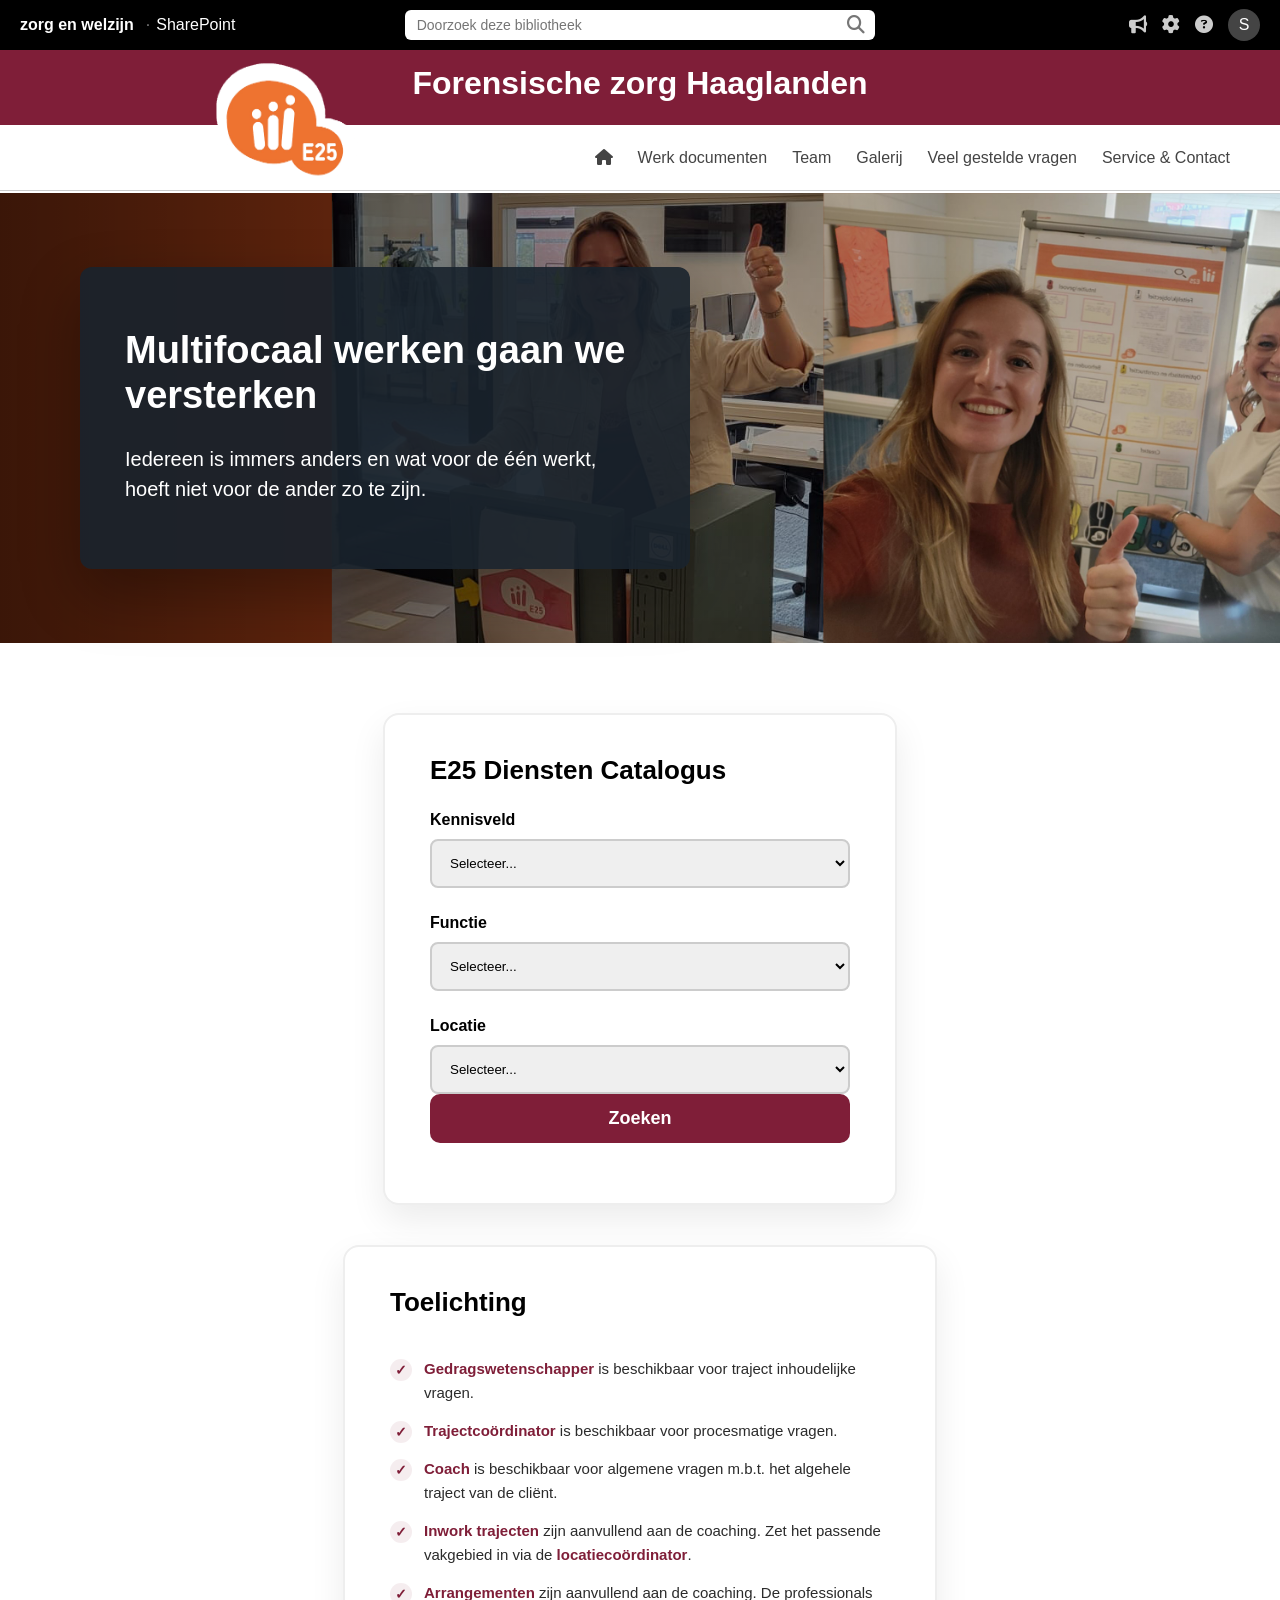
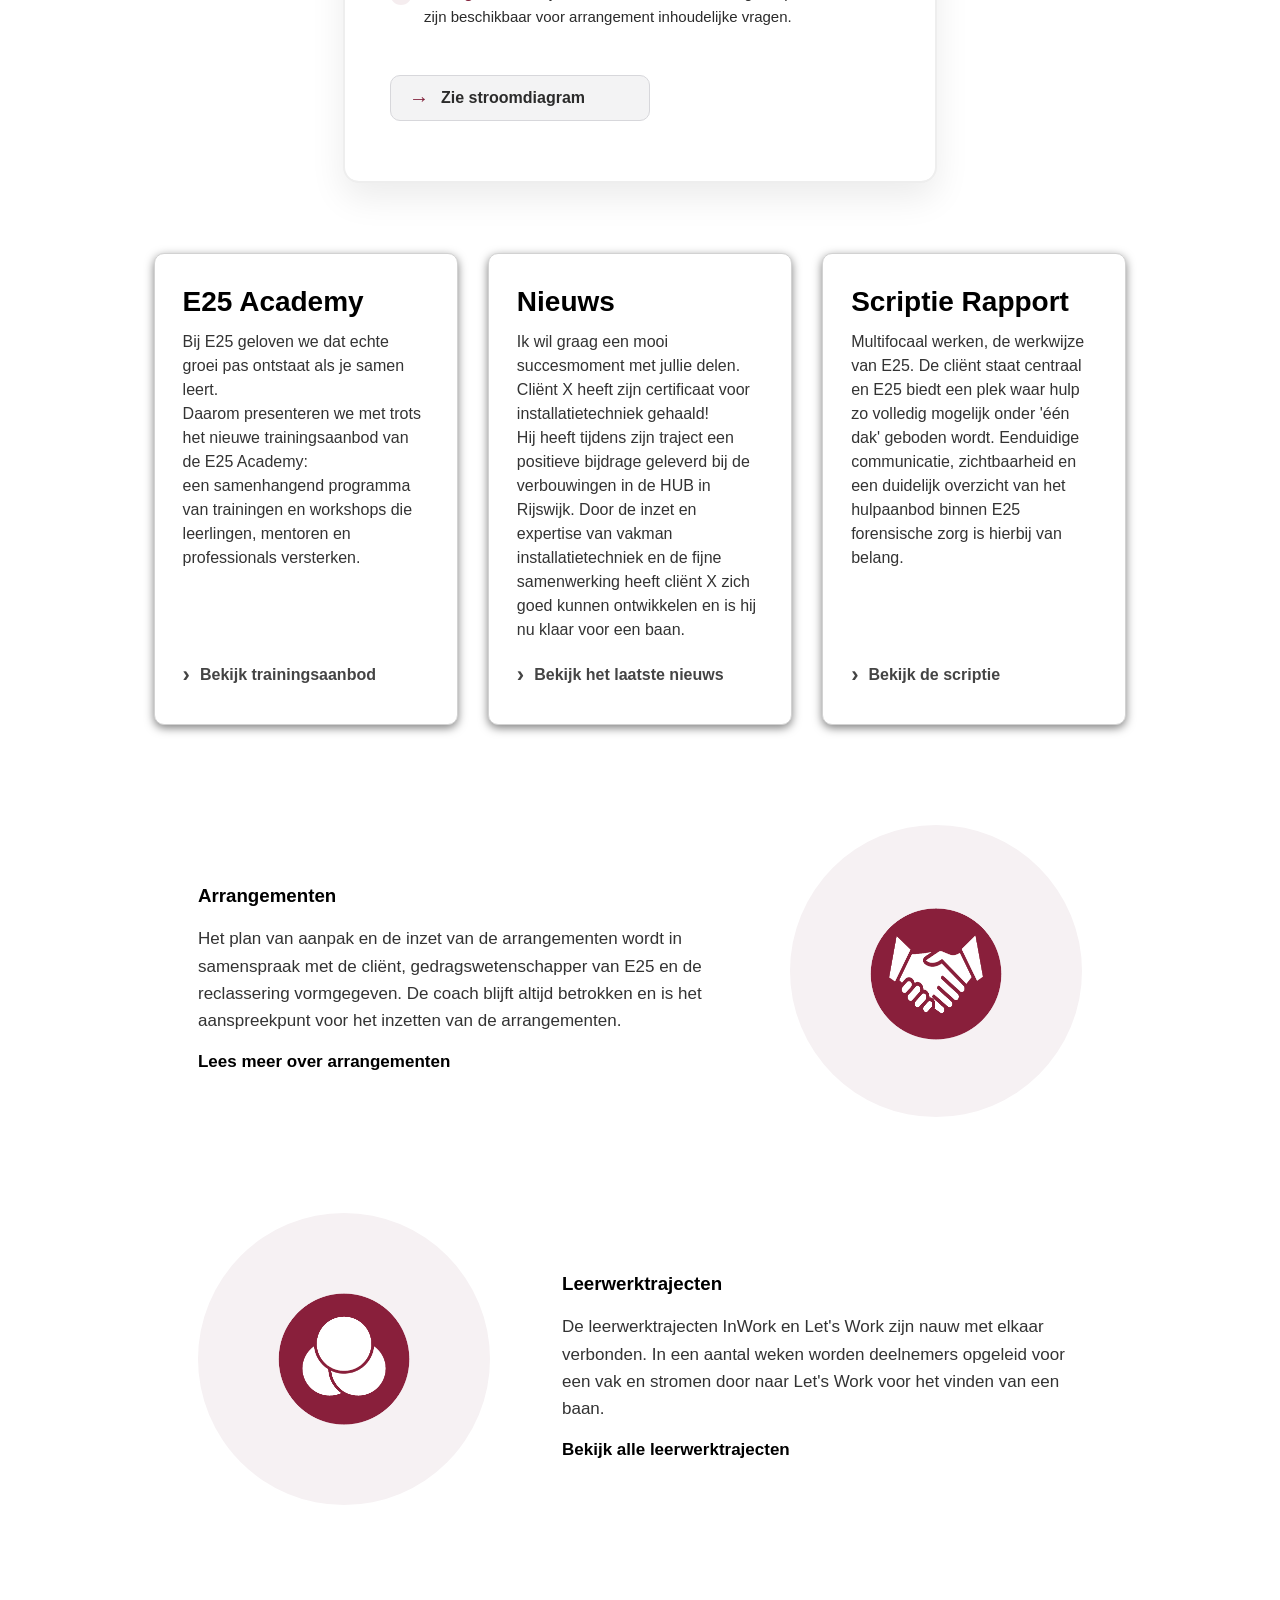
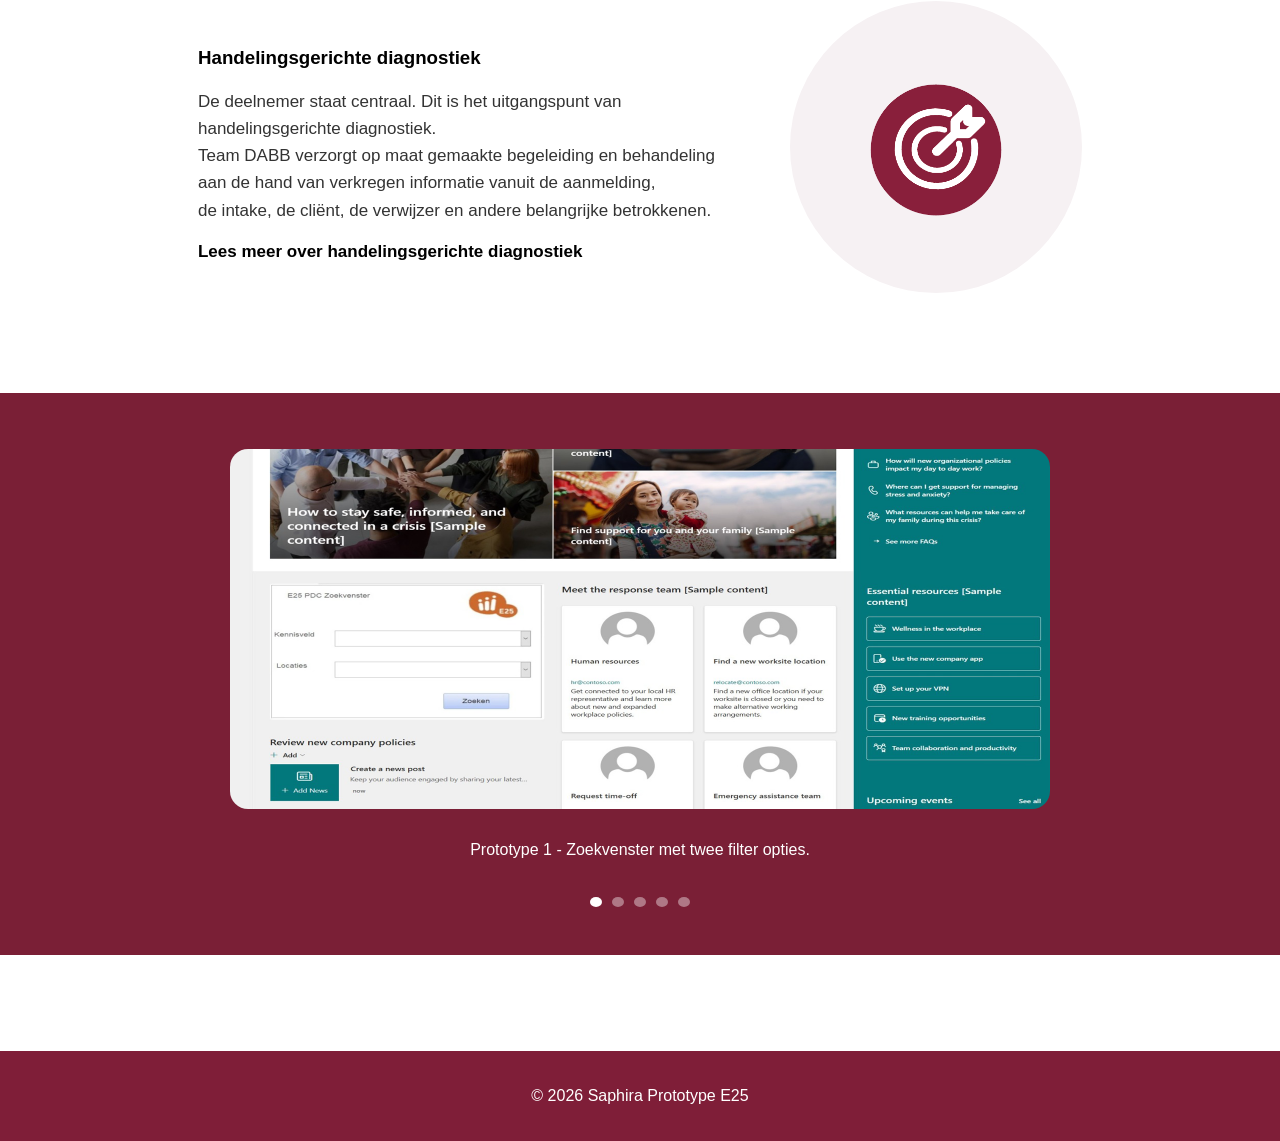
==== commit 4f11ab38: "Add files via upload" ====
--- a/index.html
+++ b/index.html
@@ -62,7 +62,7 @@
         <li><i class="fa-solid fa-house"></i></li>
         <li>Werk documenten</li>
         <li>Team</li>
-        <li>Gallerij</li>
+        <li>Galerij</li>
         <li><a href="faq.html">Veel gestelde vragen</a></li>
         <li>Service & Contact</li>
       </ul>
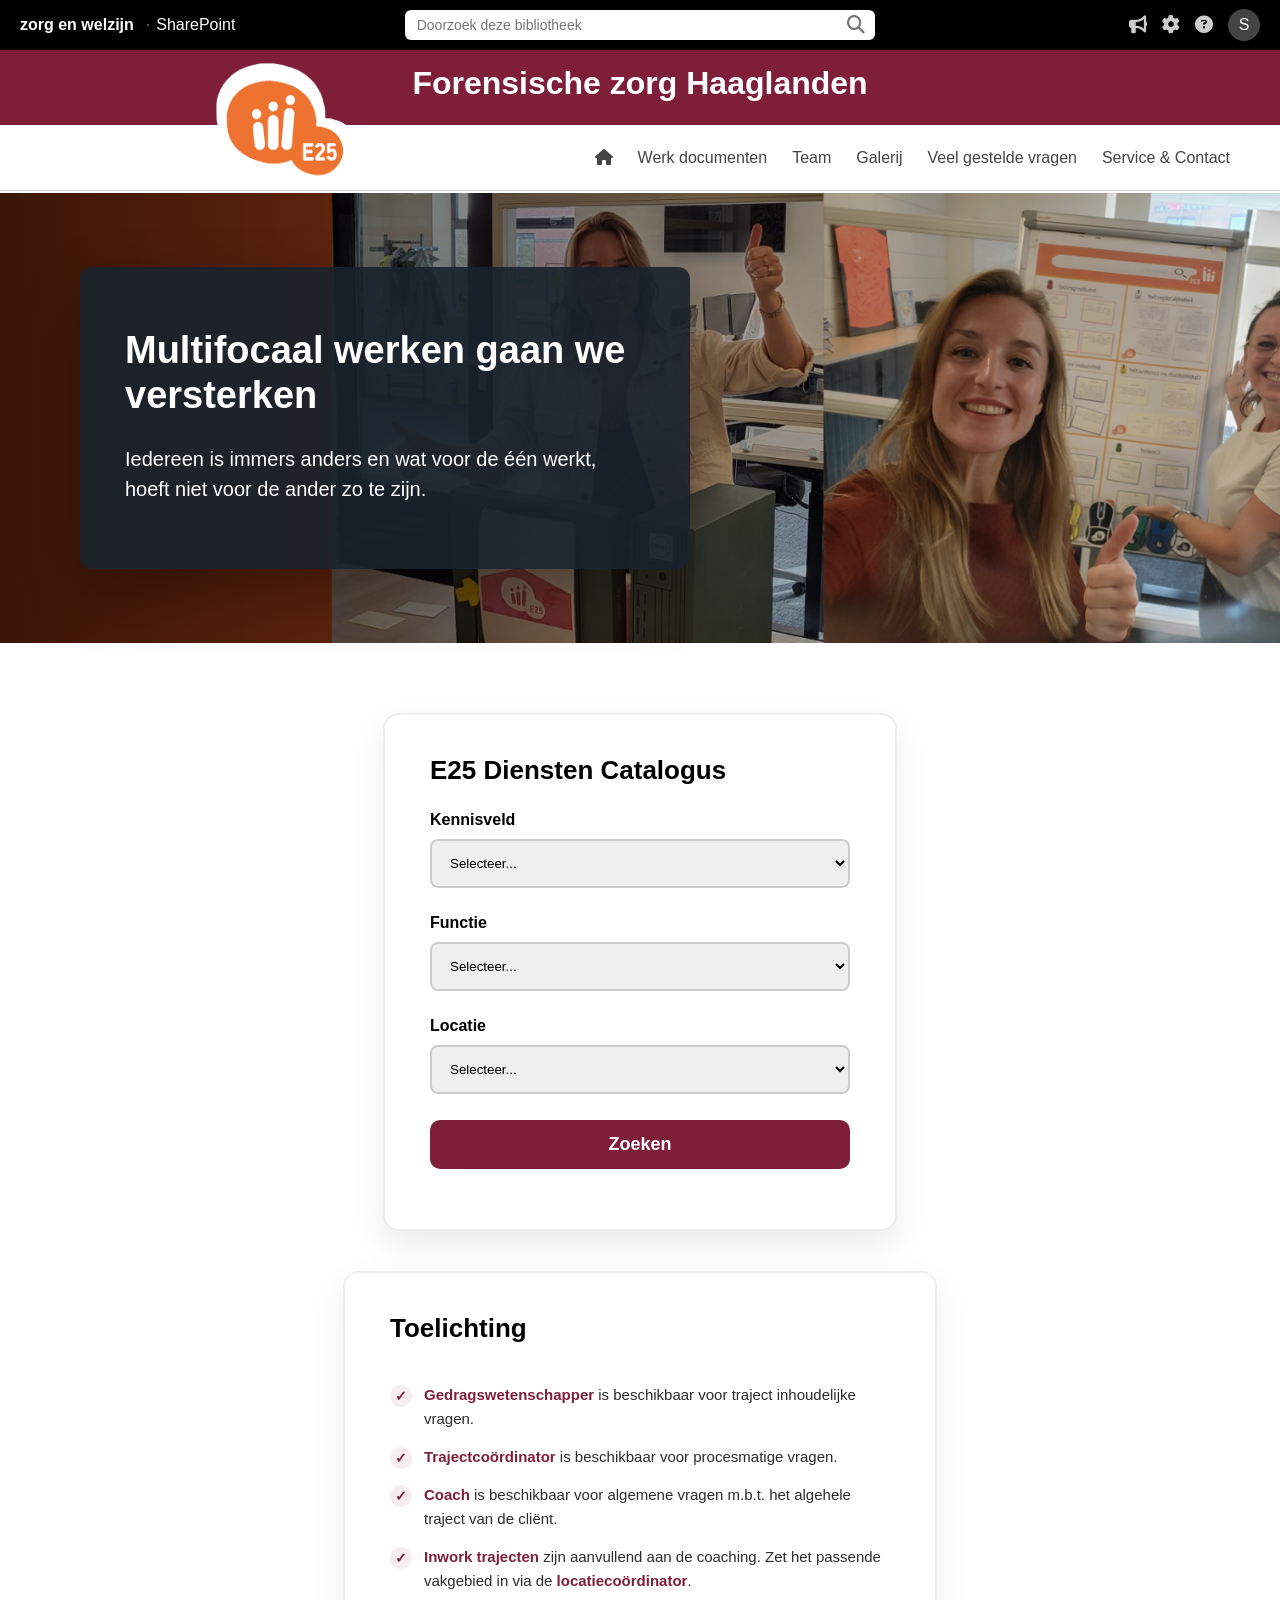
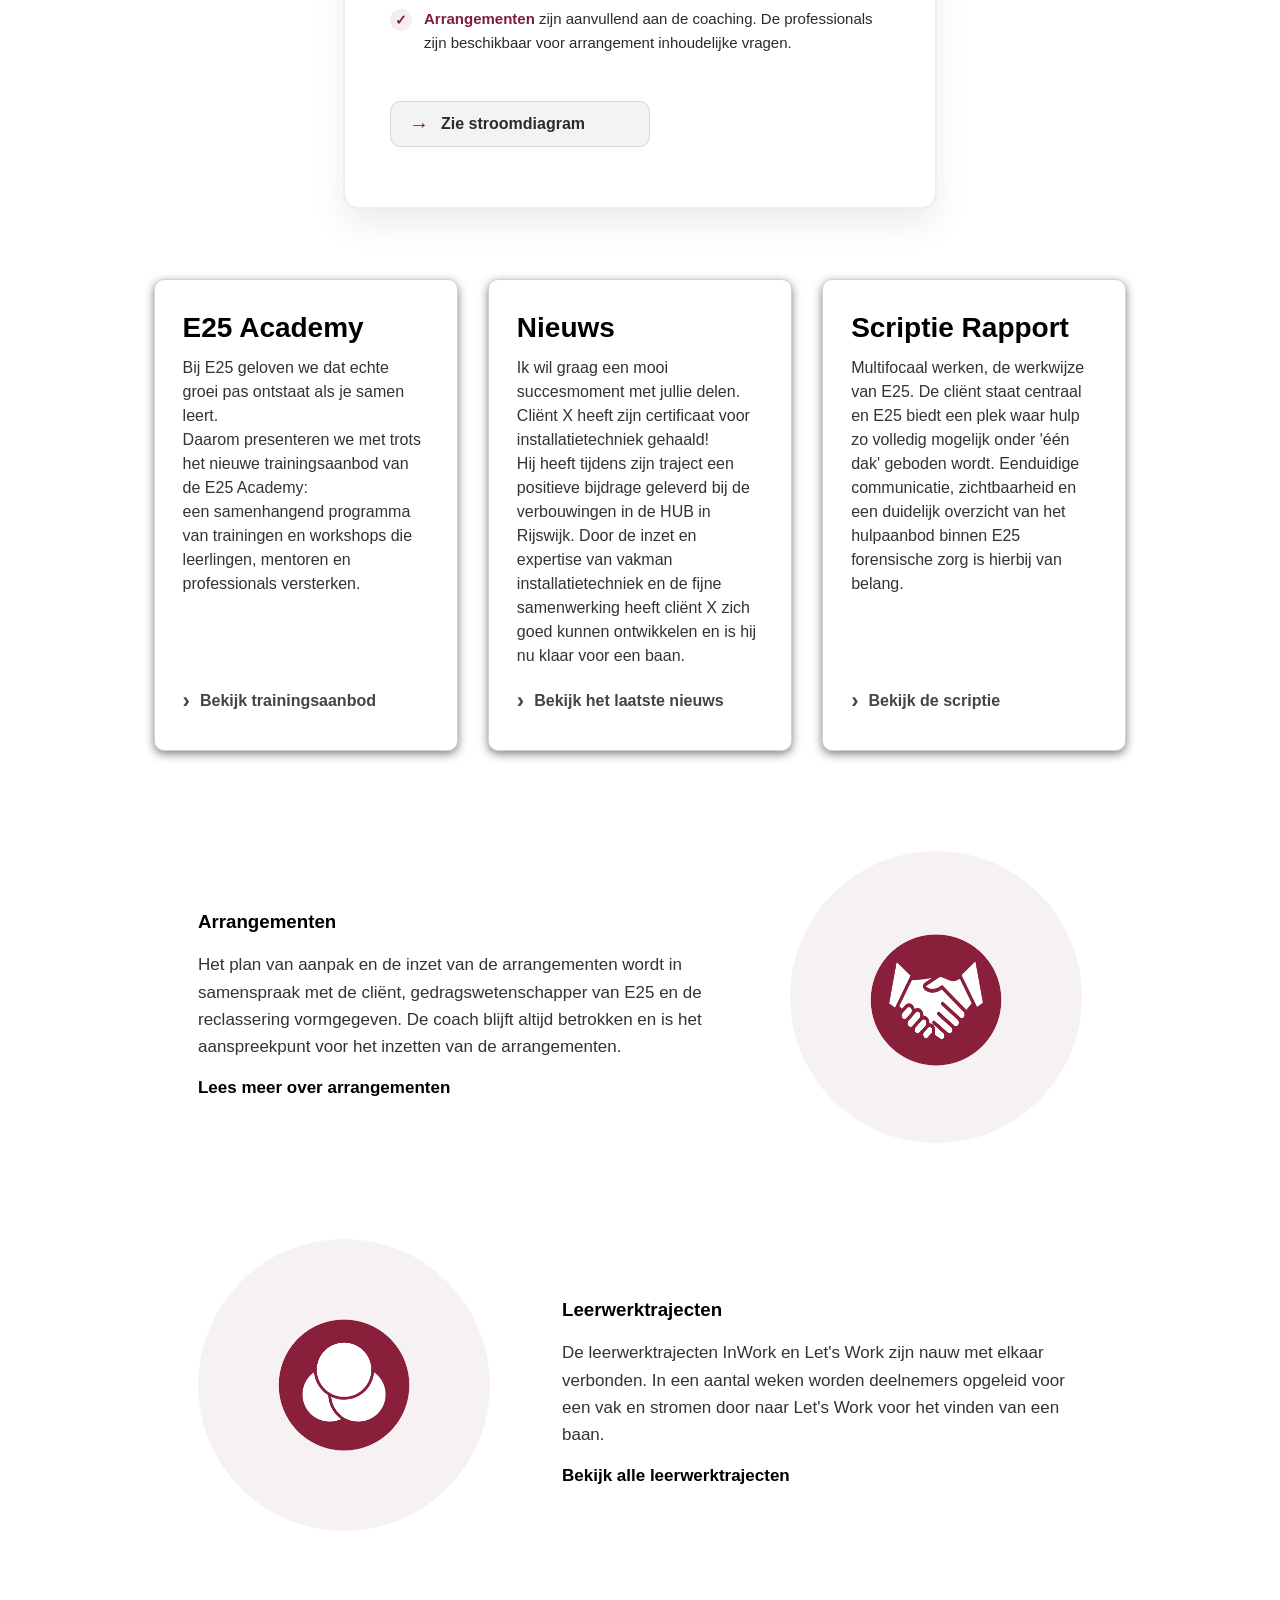
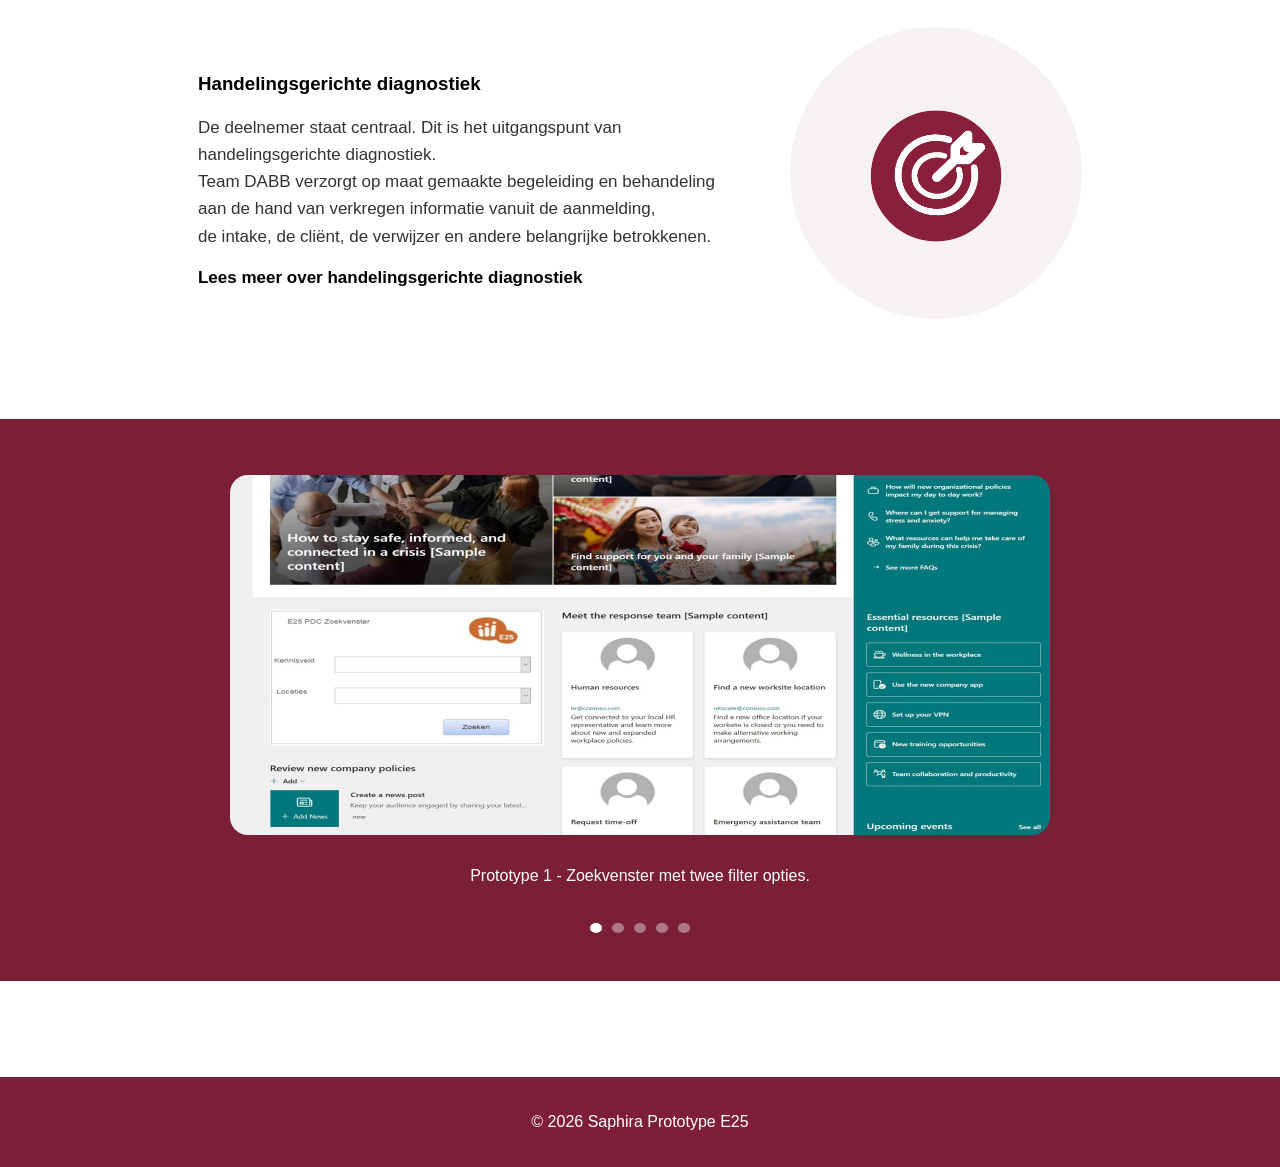
==== commit ce6a617a: "Add files via upload" ====
--- a/index.html
+++ b/index.html
@@ -76,132 +76,136 @@
         <!-- <a href="#" class="cta-button">Bekijk uw zorgverzekering</a> -->
     </div>
   </div>
-
-  <!-- =============== ZOEKVENSTER BLOK =============== -->
-  <section class="zoekvenster-layout">
-
-    <!-- LINKERZIJDE: ZOEKVENSTER -->
-    <div class="zoekvenster-box">
-      <h2>E25 Diensten Catalogus</h2>
-
-      <form class="search-form">
-        <div class="input-group">
-          <label for="kennisveld">Kennisveld</label>
-          <select id="kennisveld">
-            <option value="">Selecteer...</option>
-            <option>Aandachtsdeficiëntie-/hyperactiviteitstoornis</option>
-            <option>Afhankelijke persoonlijkheidsstoornis</option>
-            <option>Autismespectrumstoornis</option>
-            <option>Bipolaire-stemmingsstoornis door een middel/medicatie</option>
-            <option>Bipolaire-stemmingsstoornis door een somatische aandoening</option>
-            <option>Borderline-persoonlijkheidsstoornis</option>
-            <option>Delirium</option>
-            <option>Depressieve stoornis</option>
-            <option>Globale ontwikkelingsachterstand</option>
-            <option>Intoxicatie door cannabis</option>
-            <option>Jeugd</option>
-            <option>Obsessieve-compulsieve stoornis (dwangstoornis)</option>
-            <option>Oppositionele opstandige stoornis</option>
-            <option>Persisterende depressieve stoornis</option>
-            <option>Posttraumatische stressstoornis</option>
-            <option>Schizoaffectieve stoornis</option>
-            <option>Schizofrenie</option>
-            <option>Stoornissen door een middel/medicatie</option>
-            <option>Uitgebreide neurocognitieve stoornis</option>
-            <option>Beperkte neurocognitieve stoornis</option>
-            <option>Vermijdende persoonlijkheidsstoornis</option>
-          </select>
-        </div>
-
-        <div class="input-group">
-          <label for="functie">Functie</label>
-          <select id="functie">
-            <option value="">Selecteer...</option>
-            <option>Bokscoach</option>
-            <option>Budgetcoach</option>
-            <option>Coach</option>
-            <option>Gedragswetenschapper</option>
-            <option>Jobcoach</option>
-            <option>Lifestylecoach</option>
-            <option>Locatiecoördinator</option>
-            <option>Personal training</option>
-            <option>Teamleider</option>
-            <option>Trajectcoördinator</option>
-          </select>
-        </div>
-
-        <div class="input-group">
-          <label for="locatie">Locatie</label>
-          <select id="locatie">
-            <option value="">Selecteer...</option>
-            <option>E25 Den Haag 1 - Oder 10</option>
-            <option>E25 Den Haag 2 - Mercuriusweg 26</option>
-            <option>E25 HUB</option>
-          </select>
-        </div>
-
-        <button class="search-btn" type="submit">Zoeken</button>
-      </form>
-    </div>
-
-    <!-- RECHTERZIJDE: TOELICHTING + KNOP + (HOVER) DIAGRAM -->
-    <div class="zoekvenster-info">
-      <h3>Toelichting</h3>
-
-      <ul class="toelichting-list">
-        <li><strong>Gedragswetenschapper</strong> is beschikbaar voor traject inhoudelijke vragen.</li>
-        <li><strong>Trajectcoördinator</strong> is beschikbaar voor procesmatige vragen.</li>
-        <li><strong>Coach</strong> is beschikbaar voor algemene vragen m.b.t. het algehele traject van de cliënt.</li>
-        <li><strong>Inwork trajecten</strong> zijn aanvullend aan de coaching. Zet het passende vakgebied in via de <strong>locatiecoördinator</strong>.</li>
-        <li><strong>Arrangementen</strong> zijn aanvullend aan de coaching. De professionals zijn beschikbaar voor arrangement inhoudelijke vragen.</li>
-      </ul>
-
-      <button
-        type="button"
-        class="see-diagram-btn"
-        id="open-diagram"
-        aria-expanded="false"
-        aria-controls="diagram-inline"
-      >
-        Zie stroomdiagram
+<!-- =============== ZOEKVENSTER BLOK =============== -->
+<section class="zoekvenster-layout">
+
+  <!-- LINKERZIJDE: ZOEKVENSTER -->
+  <div class="zoekvenster-box">
+    <h2>E25 Diensten Catalogus</h2>
+
+    <form class="search-form" novalidate>
+      
+      <div class="input-group">
+        <label for="kennisveld">Kennisveld</label>
+        <select id="kennisveld">
+          <option value="">Selecteer...</option>
+          <option>Aandachtsdeficiëntie-/hyperactiviteitstoornis</option>
+          <option>Afhankelijke persoonlijkheidsstoornis</option>
+          <option>Autismespectrumstoornis</option>
+          <option>Bipolaire-stemmingsstoornis door een middel/medicatie</option>
+          <option>Bipolaire-stemmingsstoornis door een somatische aandoening</option>
+          <option>Borderline-persoonlijkheidsstoornis</option>
+          <option>Delirium</option>
+          <option>Depressieve stoornis</option>
+          <option>Globale ontwikkelingsachterstand</option>
+          <option>Intoxicatie door cannabis</option>
+          <option>Jeugd</option>
+          <option>Obsessieve-compulsieve stoornis (dwangstoornis)</option>
+          <option>Oppositionele opstandige stoornis</option>
+          <option>Persisterende depressieve stoornis</option>
+          <option>Posttraumatische stressstoornis</option>
+          <option>Schizoaffectieve stoornis</option>
+          <option>Schizofrenie</option>
+          <option>Stoornissen door een middel/medicatie</option>
+          <option>Uitgebreide neurocognitieve stoornis</option>
+          <option>Beperkte neurocognitieve stoornis</option>
+          <option>Vermijdende persoonlijkheidsstoornis</option>
+        </select>
+      </div>
+
+      <div class="input-group">
+        <label for="functie">Functie</label>
+        <select id="functie">
+          <option value="">Selecteer...</option>
+          <option>Bokscoach</option>
+          <option>Budgetcoach</option>
+          <option>Coach</option>
+          <option>Gedragswetenschapper</option>
+          <option>Jobcoach</option>
+          <option>Lifestylecoach</option>
+          <option>Locatiecoördinator</option>
+          <option>Personal training</option>
+          <option>Teamleider</option>
+          <option>Trajectcoördinator</option>
+        </select>
+      </div>
+
+      <div class="input-group">
+        <label for="locatie">Locatie</label>
+        <select id="locatie">
+          <option value="">Selecteer...</option>
+          <option>E25 Den Haag 1 - Oder 10</option>
+          <option>E25 Den Haag 2 - Mercuriusweg 26</option>
+          <option>E25 HUB</option>
+        </select>
+      </div>
+
+
+      <!-- 🔥 WARNING HIER (tussen locatie en knop) -->
+      <div id="inline-warning" class="inline-warning" hidden></div>
+
+      <button class="search-btn" type="submit">
+        Zoeken
       </button>
 
-      <!-- Diagram: IN de rechter card, zodat hij kan "hoveren" over de onderkant -->
-      <div id="diagram-inline" class="diagram-panel" hidden>
-        <div class="diagram-panel-top">
-          <span class="diagram-panel-title">Stroomdiagram</span>
-        </div>
-
-        <img
-          src="./afbeeldingen/carousel/stroomdiagram_3_good.png"
-          alt="Stroomdiagram"
-          class="diagram-inline-img"
-        />
-      </div>
-    </div>
-
-  </section>
-
-  <!-- Popup voor zoekresultaten (buiten de layout cards houden) -->
-  <div id="search-results-popup" class="search-results-popup" style="display:none;">
-    <div class="popup-inner">
-      <span class="close-results">&times;</span>
-      <h3>Zoekresultaten</h3>
-      <div id="results-container"></div>
-    </div>
-  </div>
-
-  <!-- Tooltip / mini-popup voor "+meer" kennisvelden (ook buiten de cards) -->
-  <div id="kf-tooltip" class="kf-tooltip" style="display:none;">
-    <div class="kf-tooltip-inner">
-      <button type="button" class="kf-tooltip-close" aria-label="Sluiten">×</button>
-      <div class="kf-tooltip-title">Overige kennisvelden</div>
-      <ul class="kf-tooltip-list"></ul>
-    </div>
-  </div>
-
-
-
+    </form>
+  </div>
+
+  <!-- RECHTERZIJDE: TOELICHTING + KNOP + DIAGRAM -->
+  <div class="zoekvenster-info">
+    <h3>Toelichting</h3>
+
+    <ul class="toelichting-list">
+      <li><strong>Gedragswetenschapper</strong> is beschikbaar voor traject inhoudelijke vragen.</li>
+      <li><strong>Trajectcoördinator</strong> is beschikbaar voor procesmatige vragen.</li>
+      <li><strong>Coach</strong> is beschikbaar voor algemene vragen m.b.t. het algehele traject van de cliënt.</li>
+      <li><strong>Inwork trajecten</strong> zijn aanvullend aan de coaching. Zet het passende vakgebied in via de <strong>locatiecoördinator</strong>.</li>
+      <li><strong>Arrangementen</strong> zijn aanvullend aan de coaching. De professionals zijn beschikbaar voor arrangement inhoudelijke vragen.</li>
+    </ul>
+
+    <button
+      type="button"
+      class="see-diagram-btn"
+      id="open-diagram"
+      aria-expanded="false"
+      aria-controls="diagram-inline"
+    >
+      Zie stroomdiagram
+    </button>
+
+    <div id="diagram-inline" class="diagram-panel" hidden>
+      <div class="diagram-panel-top">
+        <span class="diagram-panel-title">Stroomdiagram</span>
+      </div>
+
+      <img
+        src="./afbeeldingen/carousel/stroomdiagram_3_good.png"
+        alt="Stroomdiagram voor het kiezen van de juiste zoekroute"
+        class="diagram-inline-img"
+      />
+    </div>
+  </div>
+
+</section>
+
+<!-- Popup voor zoekresultaten -->
+<div id="search-results-popup" class="search-results-popup" style="display:none;">
+  <div class="popup-inner">
+    <span class="close-results" role="button" aria-label="Sluiten">&times;</span>
+    <h3>Zoekresultaten</h3>
+    <!-- <div id="search-summary" class="search-summary"></div> -->
+    <div id="results-container"></div>
+  </div>
+</div>
+
+<!-- Tooltip voor "+meer" -->
+<div id="kf-tooltip" class="kf-tooltip" style="display:none;">
+  <div class="kf-tooltip-inner">
+    <button type="button" class="kf-tooltip-close" aria-label="Sluiten">×</button>
+    <div class="kf-tooltip-title">Overige kennisvelden</div>
+    <ul class="kf-tooltip-list"></ul>
+  </div>
+</div>
 
 
   <!-- =========== 3 snelkoppeling blokken =======================-->
--- a/css/zoekvenster.css
+++ b/css/zoekvenster.css
@@ -2,559 +2,589 @@
    Base
 ========================= */
 :root{
-    --brand: #7f1e38;
-    --brand-dark: #2b0a13;
-    --text: #2b2b2b;
-    --muted: #666;
-    --border: #eee;
-    --shadow: 0 15px 35px rgba(0,0,0,0.08);
-    --radius: 16px;
-  }
-  
-  body{
-    margin: 0;
-    font-family: "Segoe UI", Arial, sans-serif;
-  }
-  
-  /* =========================
-     Zoekvenster layout (2 cards)
-  ========================= */
+  --brand: #7f1e38;
+  --brand-dark: #2b0a13;
+  --text: #2b2b2b;
+  --muted: #666;
+  --border: #eee;
+  --shadow: 0 15px 35px rgba(0,0,0,0.08);
+  --radius: 16px;
+}
+
+body{
+  margin: 0;
+  font-family: "Segoe UI", Arial, sans-serif;
+}
+
+/* =========================
+   Zoekvenster layout (2 cards)
+========================= */
+
+.inline-warning{
+  min-height: 60px;
+  margin: 10px 0 15px;
+  padding: 12px 14px;
+
+  background: #fff4f6;
+  border: 1px solid rgba(127, 30, 56, 0.25);
+  color: var(--brand);
+  border-radius: 10px;
+
+  font-size: 14px;
+  line-height: 1.5;
+
+  display: none; /* standaard verborgen */
+}
+
+.search-summary{
+  margin: 6px 0 18px;
+  font-size: 13px;
+  color: #555;
+  background: #f7f7f8;
+  padding: 8px 12px;
+  border-radius: 8px;
+  border: 1px solid #eee;
+
+  display: flex;
+  flex-wrap: wrap;
+  gap: 10px;
+}
+
+.zoekvenster-layout{
+  display: flex;
+  justify-content: center;
+  align-items: stretch;      /* cards even hoog */
+  gap: 40px;
+  margin: 70px auto;
+  width: 85%;
+  max-width: 1300px;
+}
+
+/* Cards */
+.zoekvenster-box,
+.zoekvenster-info{
+  background: #fff;
+  border: 2px solid var(--border);
+  border-radius: var(--radius);
+  box-shadow: var(--shadow);
+  padding: 40px 45px;        /* gelijk voor beide */
+  display: flex;
+  flex-direction: column;    /* zodat knoppen onderaan kunnen */
+}
+
+/* =========================
+   Linker card: zoeken
+========================= */
+.zoekvenster-box{
+  width: 420px;
+}
+
+.zoekvenster-box h2{
+  margin: 0 0 25px;
+  font-size: 26px;
+  font-weight: 800;
+  color: #000;
+}
+
+.search-form{
+  flex: 1;
+  display: flex;
+  flex-direction: column;
+}
+
+.search-form .input-group{
+  margin-bottom: 26px;       /* meer lucht */
+}
+
+.search-form .input-group:last-of-type{
+  margin-bottom: 0;
+}
+
+.input-group label{
+  display: block;
+  margin-bottom: 10px;
+  font-weight: 700;
+  color: #000;
+}
+
+.input-group select{
+  width: 100%;
+  padding: 14px;
+  border-radius: 8px;
+  border: 2px solid #ccc;
+  transition: border 0.2s ease;
+}
+
+.input-group select:focus{
+  border-color: var(--brand);
+  outline: none;
+}
+
+/* Zoek knop altijd onderaan links */
+.search-btn{
+  margin-top: auto;
+  width: 100%;
+  background: var(--brand);
+  color: #fff;
+  padding: 14px 20px;
+  font-size: 18px;
+  border: none;
+  border-radius: 10px;
+  cursor: pointer;
+  font-weight: 800;
+  transition: 0.2s ease;
+}
+
+.search-btn:hover{
+  background: var(--brand-dark);
+}
+
+/* =========================
+   Rechter card: toelichting
+========================= */
+.zoekvenster-info{
+  max-width: 500px;
+}
+
+.zoekvenster-info h3{
+  margin: 0 0 25px;
+  text-align: left;
+  font-size: 26px;
+  font-weight: 800;
+  color: #000;
+}
+
+.toelichting-list{
+  list-style: none;
+  padding: 0;
+  margin: 0;
+  flex: 1;                  /* vult ruimte -> knop naar onder */
+}
+
+.toelichting-list li{
+  position: relative;
+  padding-left: 34px;
+  margin: 14px 0;
+  color: var(--text);
+  font-size: 15px;
+  line-height: 1.6;
+}
+
+.toelichting-list li::before{
+  content: "✓";
+  position: absolute;
+  left: 0;
+  top: 2px;
+  width: 22px;
+  height: 22px;
+  border-radius: 999px;
+  display: grid;
+  place-items: center;
+  font-weight: 900;
+  font-size: 14px;
+  color: var(--brand);
+  background: rgba(127, 30, 56, 0.08);
+}
+
+.toelichting-list strong{
+  color: var(--brand);
+  font-weight: 900;
+}
+
+/* Zie diagram knop: onderaan rechts-card, zelfde baseline als zoekknop */
+.see-diagram-btn{
+  margin-top: auto;
+  align-self: flex-start;
+  min-width: 260px;
+
+  background: #f3f3f4;
+  border: 1px solid #d7d7db;
+  color: var(--text);
+
+  padding: 12px 18px;
+  border-radius: 10px;
+
+  cursor: pointer;
+  font-weight: 800;
+  font-size: 16px;
+
+  display: inline-flex;
+  align-items: center;
+  gap: 12px;
+
+  transition: 0.18s ease;
+}
+
+.see-diagram-btn::before{
+  content: "→";
+  font-size: 20px;
+  font-weight: 900;
+  color: var(--brand);
+  line-height: 1;
+}
+
+.see-diagram-btn:hover{
+  background: #fff;
+  border-color: rgba(127, 30, 56, 0.35);
+  box-shadow: 0 10px 24px rgba(0,0,0,0.10);
+  transform: translateY(-1px);
+}
+
+/* =========================
+   Diagram (onder beide cards)
+   Let op: #diagram-inline staat NU buiten .zoekvenster-info
+========================= */
+#diagram-inline{
+  width: 85%;
+  max-width: 1300px;
+  margin: 18px auto 0;
+
+  border: 2px solid var(--border);
+  border-radius: var(--radius);
+  background: #fff;
+  box-shadow: var(--shadow);
+
+  overflow: hidden;         /* geen overlap */
+}
+
+.diagram-panel-top{
+  padding: 14px 18px;
+  border-bottom: 1px solid var(--border);
+}
+
+.diagram-panel-title{
+  font-weight: 900;
+  color: #000;
+  font-size: 16px;
+}
+
+.diagram-inline-img{
+  display: block;
+  width: 100%;
+  height: auto;
+  padding: 18px;
+  box-sizing: border-box;
+}
+
+/* =========================
+   Popups (zoekresultaten)
+========================= */
+.search-results-popup{
+  display: none;
+  position: fixed;
+  inset: 0;
+  background: rgba(0,0,0,0.6);
+  justify-content: center;
+  align-items: center;
+  z-index: 9999;
+}
+
+.search-results-popup .popup-inner{
+  background: #fff;
+  border-radius: var(--radius);
+  padding: 28px 32px 40px;
+  width: min(1100px, 95vw);
+  max-height: 85vh;
+  box-shadow: 0 15px 35px rgba(0,0,0,0.25);
+  position: relative;
+  overflow: auto;
+}
+
+.search-results-popup .popup-inner h3{
+  margin: 0 0 18px;
+  text-align: center;
+  font-size: 20px;
+  font-weight: 900;
+  color: var(--brand);
+}
+
+.search-results-popup .close-results{
+  position: absolute;
+  top: 12px;
+  right: 16px;
+  font-size: 28px;
+  line-height: 1;
+  cursor: pointer;
+  color: var(--muted);
+  user-select: none;
+}
+
+.search-results-popup .close-results:hover{
+  color: var(--brand);
+}
+
+/* Table */
+.result-table{
+  width: 100%;
+  border-collapse: collapse;
+  margin-bottom: 6px;
+}
+
+.result-table th{
+  background: linear-gradient(180deg, var(--brand), #4b0f20);
+  color: #fff;
+  padding: 10px;
+  text-align: left;
+  font-weight: 900;
+  font-size: 14px;
+  white-space: nowrap;
+}
+
+.result-table td{
+  padding: 10px;
+  border-bottom: 1px solid var(--border);
+  font-size: 14px;
+  vertical-align: middle;
+  white-space: nowrap;
+}
+
+.result-table tr:hover{
+  background: #fafafa;
+}
+
+.result-table a{
+  color: #3b9797;
+  text-decoration: none;
+  font-weight: 800;
+}
+
+.result-table a:hover{
+  text-decoration: underline;
+}
+
+/* Tooltip */
+.kf-main{
+  margin-right: 10px;
+  font-weight: 700;
+}
+
+.kf-more-btn{
+  background: transparent;
+  border: 1px solid var(--brand);
+  color: var(--brand);
+  border-radius: 999px;
+  padding: 4px 10px;
+  font-weight: 900;
+  cursor: pointer;
+  font-size: 12px;
+  line-height: 1.2;
+  transition: 0.15s ease;
+}
+
+.kf-more-btn:hover{
+  background: var(--brand);
+  color: #fff;
+}
+
+.kf-tooltip{
+  position: absolute;
+  z-index: 10000;
+  width: 320px;
+}
+
+.kf-tooltip-inner{
+  background: #fff;
+  border-radius: 12px;
+  box-shadow: 0 12px 30px rgba(0,0,0,0.25);
+  border: 1px solid var(--border);
+  padding: 14px 14px 12px;
+  position: relative;
+}
+
+.kf-tooltip-title{
+  font-weight: 900;
+  color: var(--brand);
+  margin-bottom: 8px;
+  padding-right: 20px;
+}
+
+.kf-tooltip-list{
+  margin: 0;
+  padding-left: 18px;
+  max-height: 180px;
+  overflow: auto;
+}
+
+.kf-tooltip-list li{
+  margin: 6px 0;
+  color: var(--text);
+  line-height: 1.3;
+}
+
+.kf-tooltip-close{
+  position: absolute;
+  top: 8px;
+  right: 10px;
+  border: 0;
+  background: transparent;
+  font-size: 20px;
+  cursor: pointer;
+  color: var(--muted);
+  user-select: none;
+}
+
+.kf-tooltip-close:hover{
+  color: var(--brand);
+}
+
+/* =========================
+   Responsive
+========================= */
+@media (max-width: 900px){
   .zoekvenster-layout{
-    display: flex;
-    justify-content: center;
-    align-items: stretch;      /* cards even hoog */
-    gap: 40px;
-    margin: 70px auto;
-    width: 85%;
-    max-width: 1300px;
-  }
-  
-  /* Cards */
+    flex-direction: column;
+    align-items: center;
+  }
+
   .zoekvenster-box,
   .zoekvenster-info{
-    background: #fff;
-    border: 2px solid var(--border);
-    border-radius: var(--radius);
-    box-shadow: var(--shadow);
-    padding: 40px 45px;        /* gelijk voor beide */
-    display: flex;
-    flex-direction: column;    /* zodat knoppen onderaan kunnen */
-  }
-  
-  /* =========================
-     Linker card: zoeken
-  ========================= */
-  .zoekvenster-box{
-    width: 420px;
-  }
-  
-  .zoekvenster-box h2{
-    margin: 0 0 25px;
-    font-size: 26px;
-    font-weight: 800;
-    color: #000;
-  }
-  
-  .search-form{
-    flex: 1;
-    display: flex;
-    flex-direction: column;
-  }
-  
-  .search-form .input-group{
-    margin-bottom: 26px;       /* meer lucht */
-  }
-  
-  .search-form .input-group:last-of-type{
-    margin-bottom: 0;
-  }
-  
-  .input-group label{
-    display: block;
-    margin-bottom: 10px;
-    font-weight: 700;
-    color: #000;
-  }
-  
-  .input-group select{
     width: 100%;
-    padding: 14px;
-    border-radius: 8px;
-    border: 2px solid #ccc;
-    transition: border 0.2s ease;
-  }
-  
-  .input-group select:focus{
-    border-color: var(--brand);
-    outline: none;
-  }
-  
-  /* Zoek knop altijd onderaan links */
-  .search-btn{
-    margin-top: auto;
+    max-width: 700px;
+  }
+
+  .zoekvenster-info h3{
+    text-align: center;
+  }
+
+  .see-diagram-btn{
     width: 100%;
-    background: var(--brand);
-    color: #fff;
-    padding: 14px 20px;
-    font-size: 18px;
-    border: none;
-    border-radius: 10px;
-    cursor: pointer;
-    font-weight: 800;
-    transition: 0.2s ease;
-  }
-  
-  .search-btn:hover{
-    background: var(--brand-dark);
-  }
-  
-  /* =========================
-     Rechter card: toelichting
-  ========================= */
-  .zoekvenster-info{
-    max-width: 500px;
-  }
-  
-  .zoekvenster-info h3{
-    margin: 0 0 25px;
-    text-align: left;
-    font-size: 26px;
-    font-weight: 800;
-    color: #000;
-  }
-  
-  .toelichting-list{
-    list-style: none;
-    padding: 0;
-    margin: 0;
-    flex: 1;                  /* vult ruimte -> knop naar onder */
-  }
-  
-  .toelichting-list li{
-    position: relative;
-    padding-left: 34px;
-    margin: 14px 0;
-    color: var(--text);
-    font-size: 15px;
-    line-height: 1.6;
-  }
-  
-  .toelichting-list li::before{
-    content: "✓";
-    position: absolute;
-    left: 0;
-    top: 2px;
-    width: 22px;
-    height: 22px;
-    border-radius: 999px;
-    display: grid;
-    place-items: center;
-    font-weight: 900;
-    font-size: 14px;
-    color: var(--brand);
-    background: rgba(127, 30, 56, 0.08);
-  }
-  
-  .toelichting-list strong{
-    color: var(--brand);
-    font-weight: 900;
-  }
-  
-  /* Zie diagram knop: onderaan rechts-card, zelfde baseline als zoekknop */
-  .see-diagram-btn{
-    margin-top: auto;
-    align-self: flex-start;
-    min-width: 260px;
-  
-    background: #f3f3f4;
-    border: 1px solid #d7d7db;
-    color: var(--text);
-  
-    padding: 12px 18px;
-    border-radius: 10px;
-  
-    cursor: pointer;
-    font-weight: 800;
-    font-size: 16px;
-  
-    display: inline-flex;
-    align-items: center;
-    gap: 12px;
-  
-    transition: 0.18s ease;
-  }
-  
-  .see-diagram-btn::before{
-    content: "→";
-    font-size: 20px;
-    font-weight: 900;
-    color: var(--brand);
-    line-height: 1;
-  }
-  
-  .see-diagram-btn:hover{
-    background: #fff;
-    border-color: rgba(127, 30, 56, 0.35);
-    box-shadow: 0 10px 24px rgba(0,0,0,0.10);
-    transform: translateY(-1px);
-  }
-  
-  /* =========================
-     Diagram (onder beide cards)
-     Let op: #diagram-inline staat NU buiten .zoekvenster-info
-  ========================= */
+    min-width: 0;
+    align-self: stretch;
+    justify-content: center;
+  }
+
   #diagram-inline{
     width: 85%;
-    max-width: 1300px;
-    margin: 18px auto 0;
-  
-    border: 2px solid var(--border);
-    border-radius: var(--radius);
-    background: #fff;
-    box-shadow: var(--shadow);
-  
-    overflow: hidden;         /* geen overlap */
-  }
-  
-  .diagram-panel-top{
-    padding: 14px 18px;
-    border-bottom: 1px solid var(--border);
-  }
-  
-  .diagram-panel-title{
-    font-weight: 900;
-    color: #000;
-    font-size: 16px;
-  }
-  
-  .diagram-inline-img{
-    display: block;
-    width: 100%;
-    height: auto;
-    padding: 18px;
-    box-sizing: border-box;
-  }
-  
-  /* =========================
-     Popups (zoekresultaten)
-  ========================= */
-  .search-results-popup{
-    display: none;
-    position: fixed;
-    inset: 0;
-    background: rgba(0,0,0,0.6);
-    justify-content: center;
-    align-items: center;
-    z-index: 9999;
-  }
-  
+    max-width: 700px;
+  }
+}
+
+@media (max-width: 850px){
   .search-results-popup .popup-inner{
-    background: #fff;
-    border-radius: var(--radius);
-    padding: 28px 32px 40px;
-    width: min(1100px, 95vw);
-    max-height: 85vh;
-    box-shadow: 0 15px 35px rgba(0,0,0,0.25);
-    position: relative;
-    overflow: auto;
-  }
-  
-  .search-results-popup .popup-inner h3{
-    margin: 0 0 18px;
-    text-align: center;
-    font-size: 20px;
-    font-weight: 900;
-    color: var(--brand);
-  }
-  
-  .search-results-popup .close-results{
-    position: absolute;
-    top: 12px;
-    right: 16px;
-    font-size: 28px;
-    line-height: 1;
-    cursor: pointer;
-    color: var(--muted);
-    user-select: none;
-  }
-  
-  .search-results-popup .close-results:hover{
-    color: var(--brand);
-  }
-  
-  /* Table */
-  .result-table{
-    width: 100%;
-    border-collapse: collapse;
-    margin-bottom: 6px;
-  }
-  
-  .result-table th{
-    background: linear-gradient(180deg, var(--brand), #4b0f20);
-    color: #fff;
-    padding: 10px;
-    text-align: left;
-    font-weight: 900;
-    font-size: 14px;
-    white-space: nowrap;
-  }
-  
+    padding: 20px;
+  }
+
+  .result-table th,
   .result-table td{
-    padding: 10px;
-    border-bottom: 1px solid var(--border);
-    font-size: 14px;
-    vertical-align: middle;
-    white-space: nowrap;
-  }
-  
-  .result-table tr:hover{
-    background: #fafafa;
-  }
-  
-  .result-table a{
-    color: #3b9797;
-    text-decoration: none;
-    font-weight: 800;
-  }
-  
-  .result-table a:hover{
-    text-decoration: underline;
-  }
-  
-  /* Tooltip */
-  .kf-main{
-    margin-right: 10px;
-    font-weight: 700;
-  }
-  
-  .kf-more-btn{
-    background: transparent;
-    border: 1px solid var(--brand);
-    color: var(--brand);
-    border-radius: 999px;
-    padding: 4px 10px;
-    font-weight: 900;
-    cursor: pointer;
-    font-size: 12px;
-    line-height: 1.2;
-    transition: 0.15s ease;
-  }
-  
-  .kf-more-btn:hover{
-    background: var(--brand);
-    color: #fff;
-  }
-  
+    font-size: 13px;
+    padding: 8px;
+  }
+
   .kf-tooltip{
-    position: absolute;
-    z-index: 10000;
-    width: 320px;
-  }
-  
-  .kf-tooltip-inner{
-    background: #fff;
-    border-radius: 12px;
-    box-shadow: 0 12px 30px rgba(0,0,0,0.25);
-    border: 1px solid var(--border);
-    padding: 14px 14px 12px;
-    position: relative;
-  }
-  
-  .kf-tooltip-title{
-    font-weight: 900;
-    color: var(--brand);
-    margin-bottom: 8px;
-    padding-right: 20px;
-  }
-  
-  .kf-tooltip-list{
-    margin: 0;
-    padding-left: 18px;
-    max-height: 180px;
-    overflow: auto;
-  }
-  
-  .kf-tooltip-list li{
-    margin: 6px 0;
-    color: var(--text);
-    line-height: 1.3;
-  }
-  
-  .kf-tooltip-close{
-    position: absolute;
-    top: 8px;
-    right: 10px;
-    border: 0;
-    background: transparent;
-    font-size: 20px;
-    cursor: pointer;
-    color: var(--muted);
-    user-select: none;
-  }
-  
-  .kf-tooltip-close:hover{
-    color: var(--brand);
-  }
-  
-  /* =========================
-     Responsive
-  ========================= */
-  @media (max-width: 900px){
-    .zoekvenster-layout{
-      flex-direction: column;
-      align-items: center;
-    }
-  
-    .zoekvenster-box,
-    .zoekvenster-info{
-      width: 100%;
-      max-width: 700px;
-    }
-  
-    .zoekvenster-info h3{
-      text-align: center;
-    }
-  
-    .see-diagram-btn{
-      width: 100%;
-      min-width: 0;
-      align-self: stretch;
-      justify-content: center;
-    }
-  
-    #diagram-inline{
-      width: 85%;
-      max-width: 700px;
-    }
-  }
-  
-  @media (max-width: 850px){
-    .search-results-popup .popup-inner{
-      padding: 20px;
-    }
-  
-    .result-table th,
-    .result-table td{
-      font-size: 13px;
-      padding: 8px;
-    }
-  
-    .kf-tooltip{
-      width: min(320px, 90vw);
-    }
-  }
-  
-
-  /* === Diagram onder de 2 kaarten (niet als 3e kolom) === */
+    width: min(320px, 90vw);
+  }
+}
+
+
+/* === Diagram onder de 2 kaarten (niet als 3e kolom) === */
 .zoekvenster-layout{
-    flex-wrap: wrap;                 /* mag naar volgende regel */
-    align-items: stretch;
-  }
-  
-  /* Hou de 2 kaarten op rij 1 */
-  .zoekvenster-box,
-  .zoekvenster-info{
-    flex: 0 0 auto;
-  }
-  
-  /* Diagram wordt rij 2 en pakt volledige breedte */
+  flex-wrap: wrap;                 /* mag naar volgende regel */
+  align-items: stretch;
+}
+
+/* Hou de 2 kaarten op rij 1 */
+.zoekvenster-box,
+.zoekvenster-info{
+  flex: 0 0 auto;
+}
+
+/* Diagram wordt rij 2 en pakt volledige breedte */
+#diagram-inline{
+  flex: 0 0 100%;
+  width: 100%;
+  max-width: 1300px;               /* zelfde max als layout */
+  margin: 18px auto 0;
+}
+
+
+/* diagram floating over de onderkant van de toelichting-card */
+.zoekvenster-info{
+  position: relative;
+  overflow: visible; /* anders wordt de “hover” afgeknipt */
+}
+
+/* hidden = echt weg */
+#diagram-inline[hidden]{
+  display: none;
+}
+
+/* Hover panel */
+#diagram-inline{
+  position: absolute;
+  left: 0;
+  right: 0;
+
+  /* hoeveel hij OVER de kaart heen begint (tunen!) */
+  top: calc(100% - 140px);   /* ↑ begin 140px boven de onderkant van de kaart */
+
+  z-index: 50;
+  background: #fff;
+  border: 2px solid var(--border);
+  border-radius: var(--radius);
+  box-shadow: var(--shadow);
+
+  overflow: hidden;
+}
+
+/* titelbalk */
+#diagram-inline .diagram-panel-top{
+  padding: 14px 18px;
+  border-bottom: 1px solid var(--border);
+}
+
+#diagram-inline .diagram-panel-title{
+  font-weight: 900;
+  color: #000;
+  font-size: 16px;
+}
+
+/* afbeelding netjes */
+#diagram-inline .diagram-inline-img{
+  display: block;
+  width: 100%;
+  height: auto;
+  padding: 18px;
+  box-sizing: border-box;
+}
+
+/* mobiel: liever gewoon onder elkaar (geen hover buiten beeld) */
+@media (max-width: 900px){
   #diagram-inline{
-    flex: 0 0 100%;
-    width: 100%;
-    max-width: 1300px;               /* zelfde max als layout */
-    margin: 18px auto 0;
-  }
-  
-
-  /* diagram floating over de onderkant van de toelichting-card */
-.zoekvenster-info{
-    position: relative;
-    overflow: visible; /* anders wordt de “hover” afgeknipt */
-  }
-  
-  /* hidden = echt weg */
-  #diagram-inline[hidden]{
-    display: none;
-  }
-  
-  /* Hover panel */
-  #diagram-inline{
-    position: absolute;
-    left: 0;
-    right: 0;
-  
-    /* hoeveel hij OVER de kaart heen begint (tunen!) */
-    top: calc(100% - 140px);   /* ↑ begin 140px boven de onderkant van de kaart */
-  
-    z-index: 50;
-    background: #fff;
-    border: 2px solid var(--border);
-    border-radius: var(--radius);
-    box-shadow: var(--shadow);
-  
-    overflow: hidden;
-  }
-  
-  /* titelbalk */
-  #diagram-inline .diagram-panel-top{
-    padding: 14px 18px;
-    border-bottom: 1px solid var(--border);
-  }
-  
-  #diagram-inline .diagram-panel-title{
-    font-weight: 900;
-    color: #000;
-    font-size: 16px;
-  }
-  
-  /* afbeelding netjes */
-  #diagram-inline .diagram-inline-img{
-    display: block;
-    width: 100%;
-    height: auto;
-    padding: 18px;
-    box-sizing: border-box;
-  }
-  
-  /* mobiel: liever gewoon onder elkaar (geen hover buiten beeld) */
-  @media (max-width: 900px){
-    #diagram-inline{
-      position: static;
-      margin-top: 16px;
-    }
-  }
-  
+    position: static;
+    margin-top: 16px;
+  }
+}
+
 
 /* ===== Hover stroomdiagram positionering fix ===== */
 .zoekvenster-info{
-    position: relative;
-    overflow: visible; /* belangrijk: diagram mag buiten de kaart vallen */
-  }
-  
-  #diagram-inline{
-    position: absolute;
-    /* top: calc(100% - 60px); <-- HIERMEE schuif je hem omhoog */
-    top: calc(100% - 600px); /* <-- HIERMEE schuif je hem omhoog */
-    right: 0;
-    width: 520px;
-    z-index: 50;
-  
-    border: 2px solid var(--border);
-    border-radius: var(--radius);
-    background: #fff;
-    box-shadow: 0 20px 50px rgba(0,0,0,0.18);
-  }
-  
-  /* ===== Extra witruimte boven knoppen ===== */
-  .search-btn{
-    margin-top: auto;
-    margin-bottom: 20px;
-  }
-  
-  .see-diagram-btn{
-    margin-top: 32px;
-    margin-bottom: 20px;
-  }
-  
-
-  +  position: relative;
+  overflow: visible; /* belangrijk: diagram mag buiten de kaart vallen */
+}
+
+#diagram-inline{
+  position: absolute;
+  /* top: calc(100% - 60px); <-- HIERMEE schuif je hem omhoog */
+  top: calc(100% - 600px); /* <-- HIERMEE schuif je hem omhoog */
+  right: 0;
+  width: 520px;
+  z-index: 50;
+
+  border: 2px solid var(--border);
+  border-radius: var(--radius);
+  background: #fff;
+  box-shadow: 0 20px 50px rgba(0,0,0,0.18);
+}
+
+/* ===== Extra witruimte boven knoppen ===== */
+.search-btn{
+  margin-top: auto;
+  margin-bottom: 20px;
+}
+
+.see-diagram-btn{
+  margin-top: 32px;
+  margin-bottom: 20px;
+}
+
+
